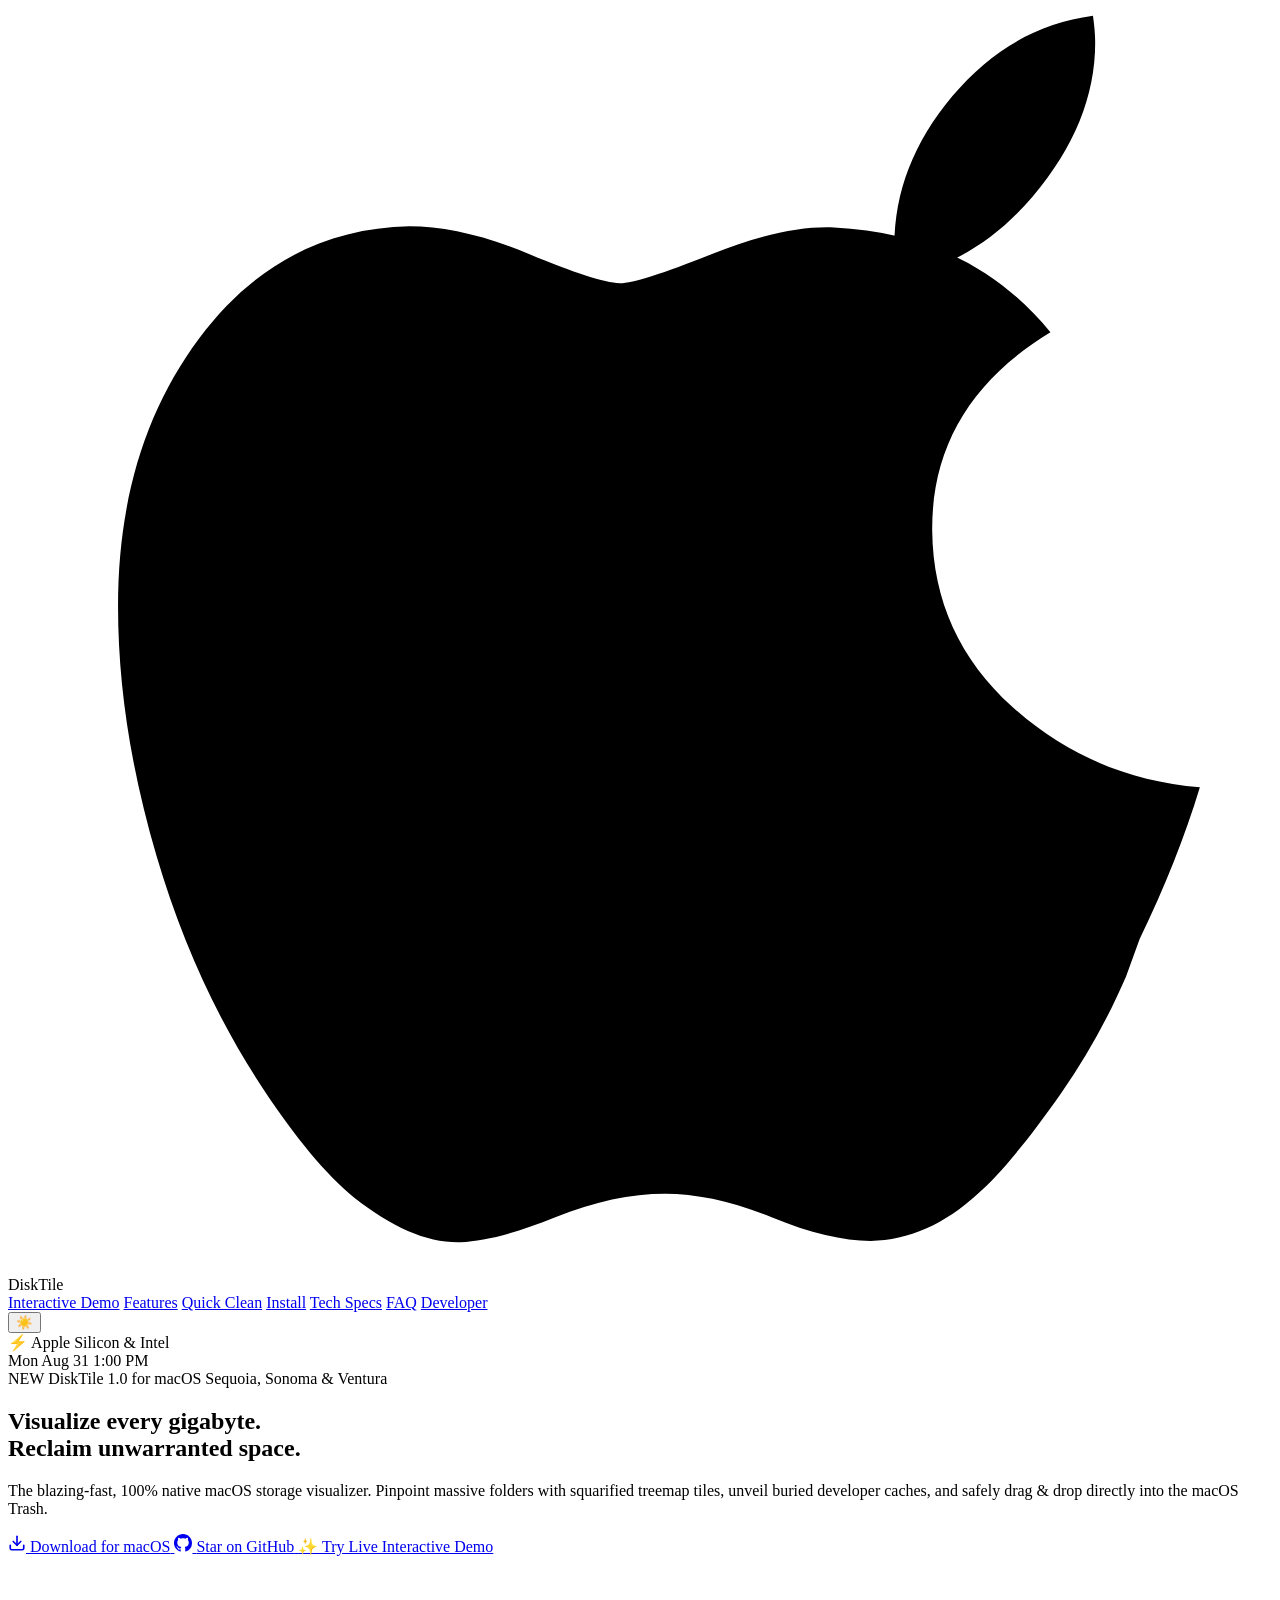
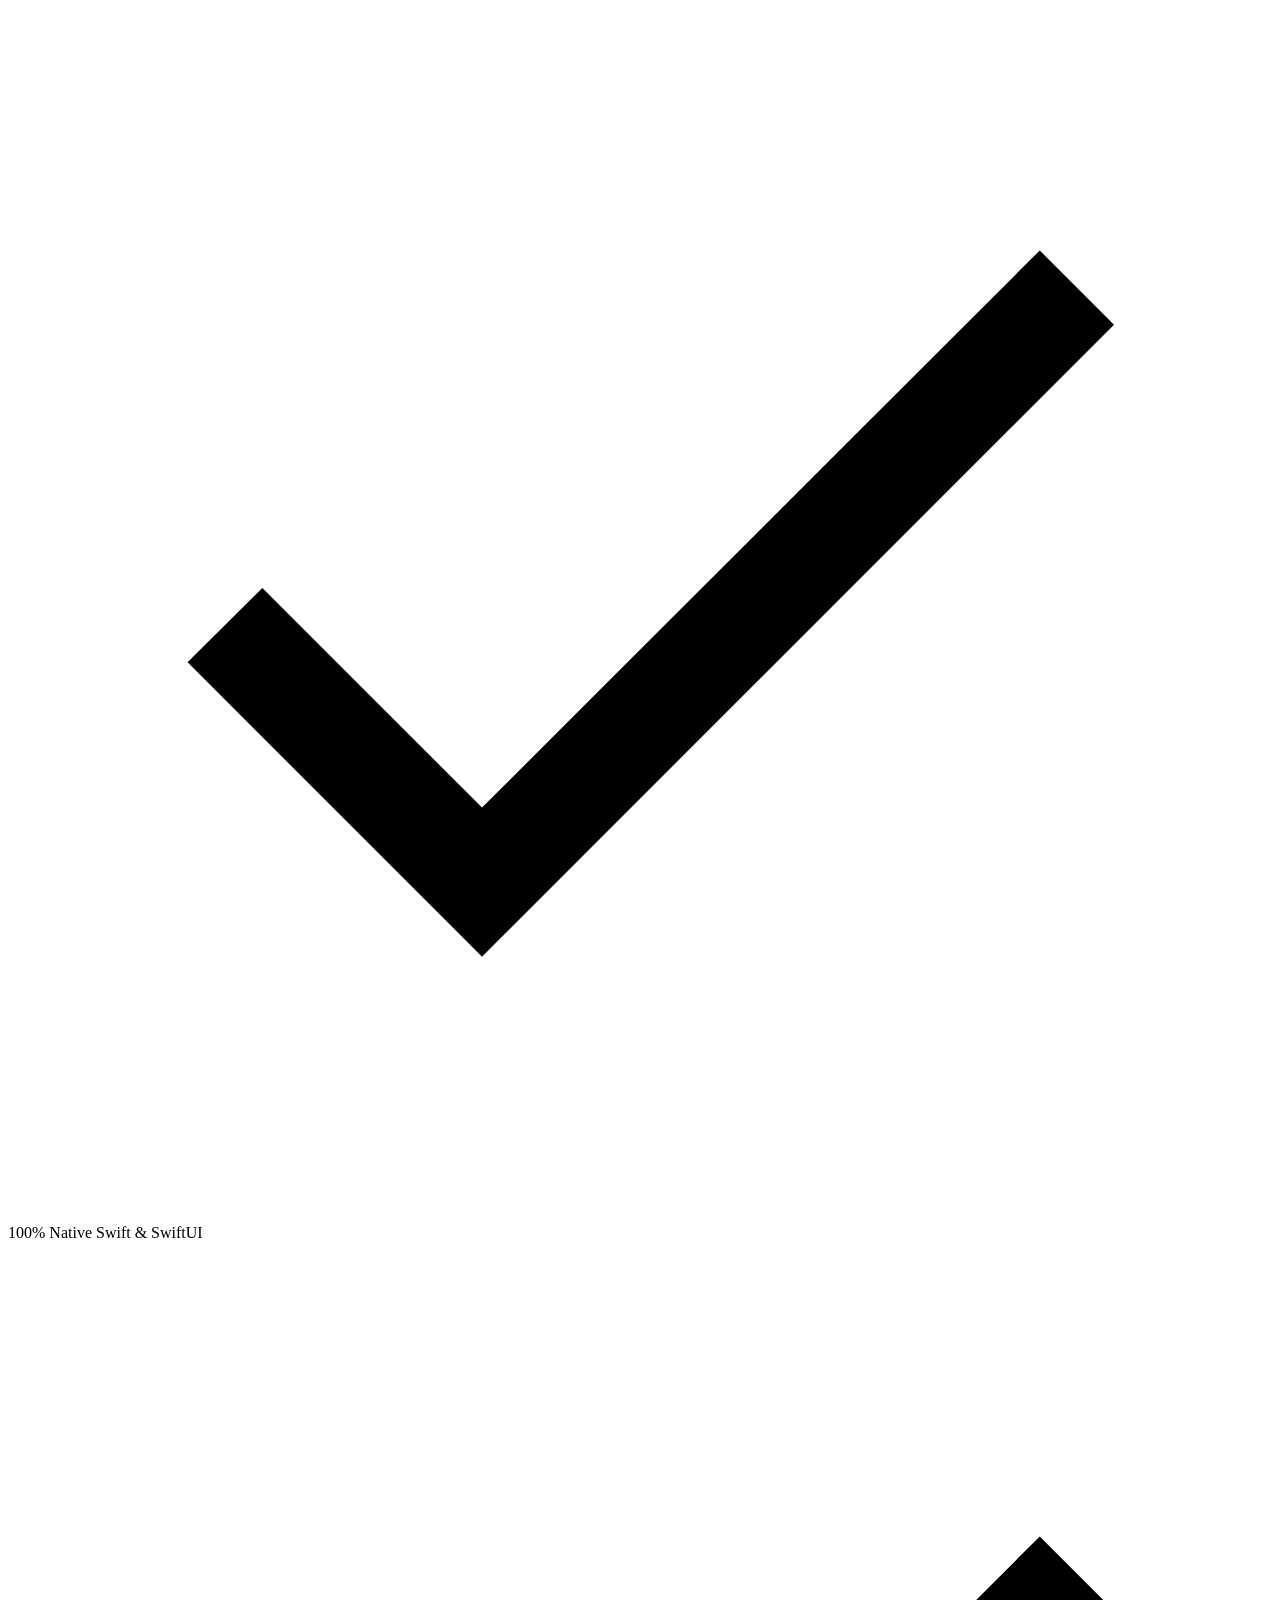
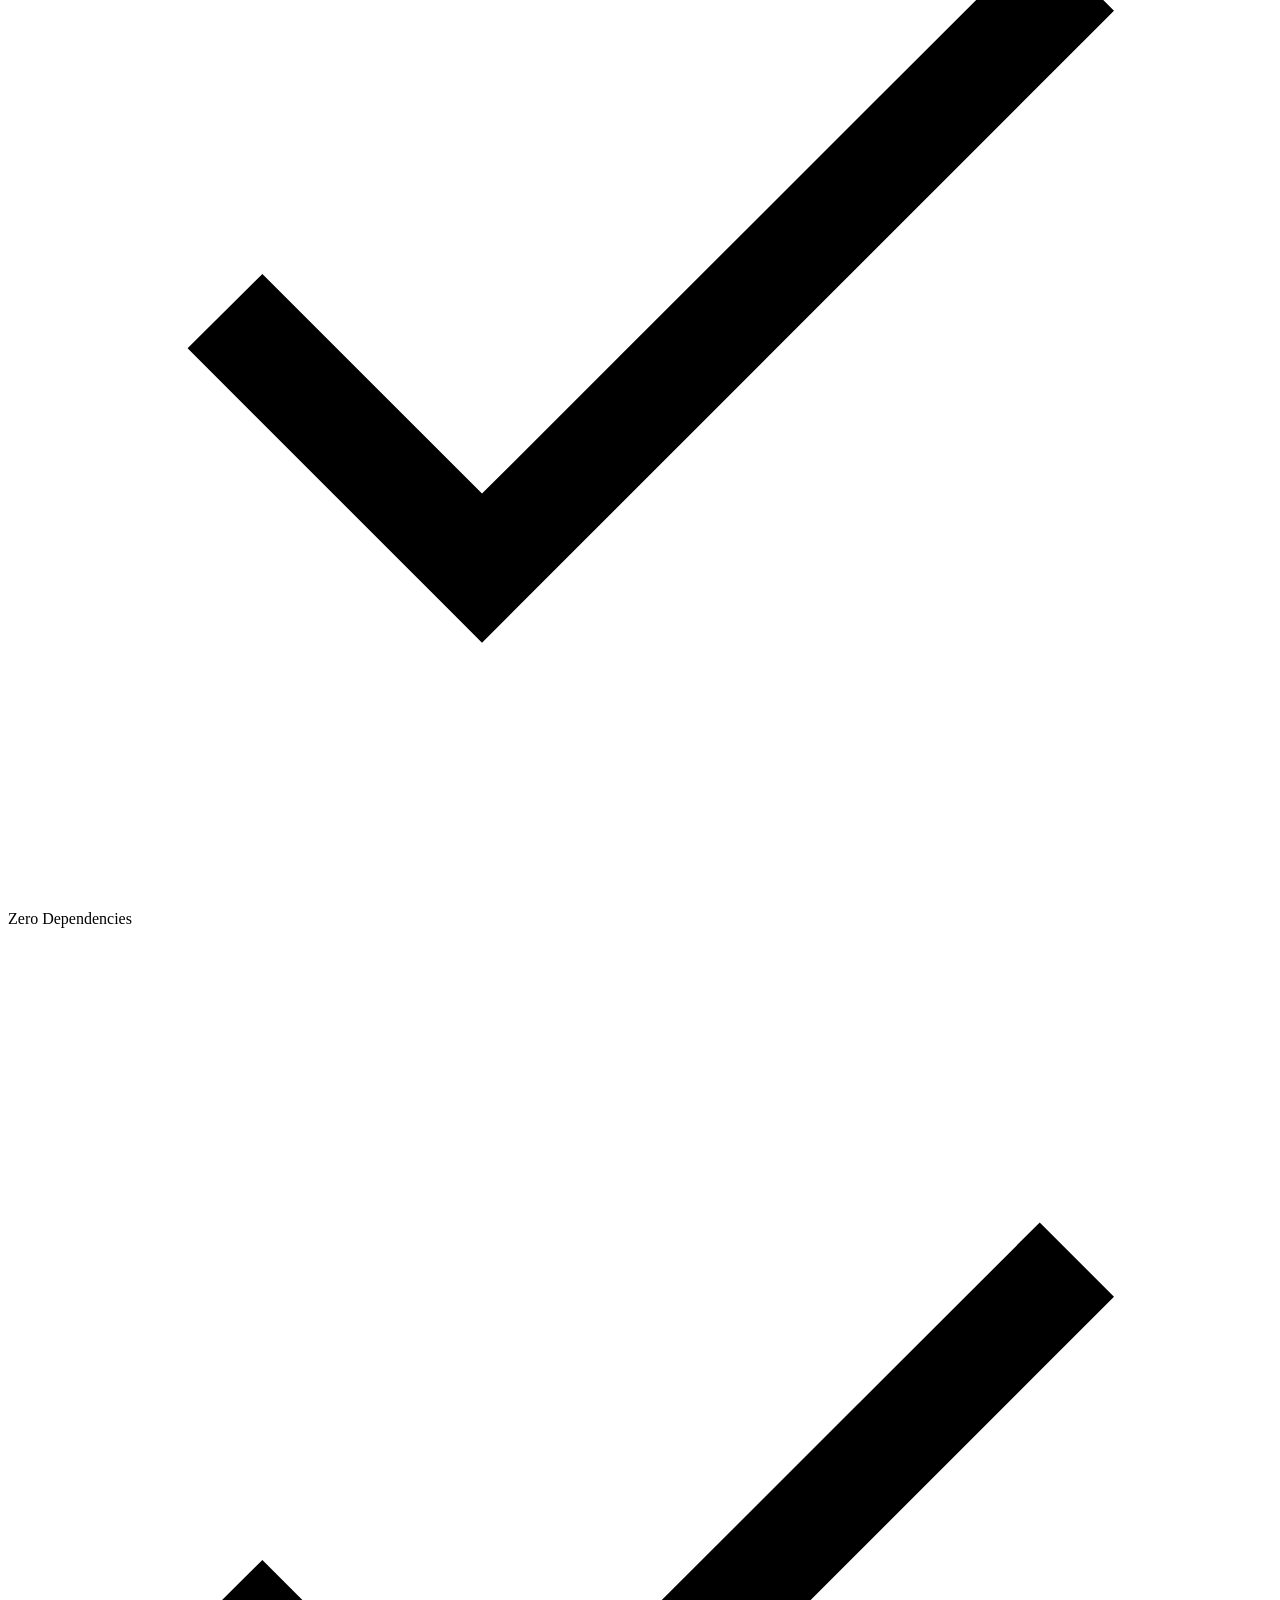
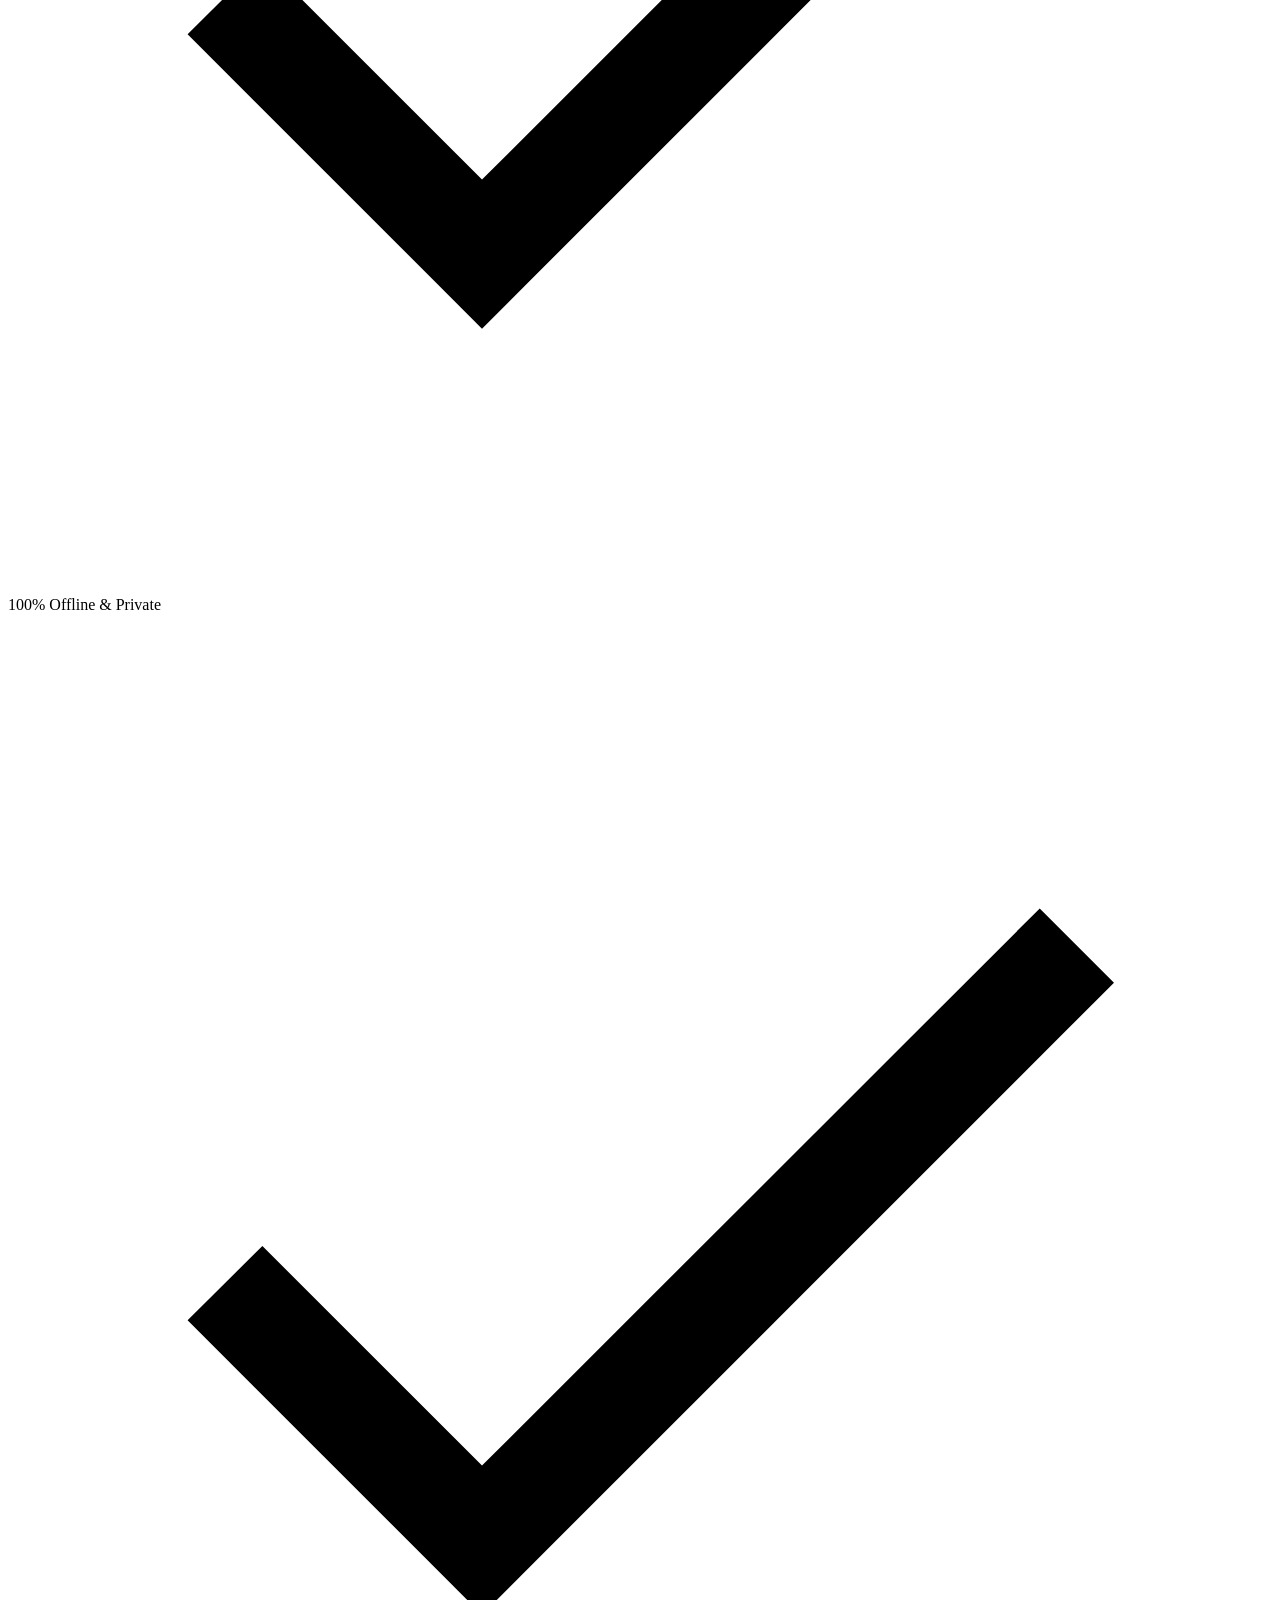
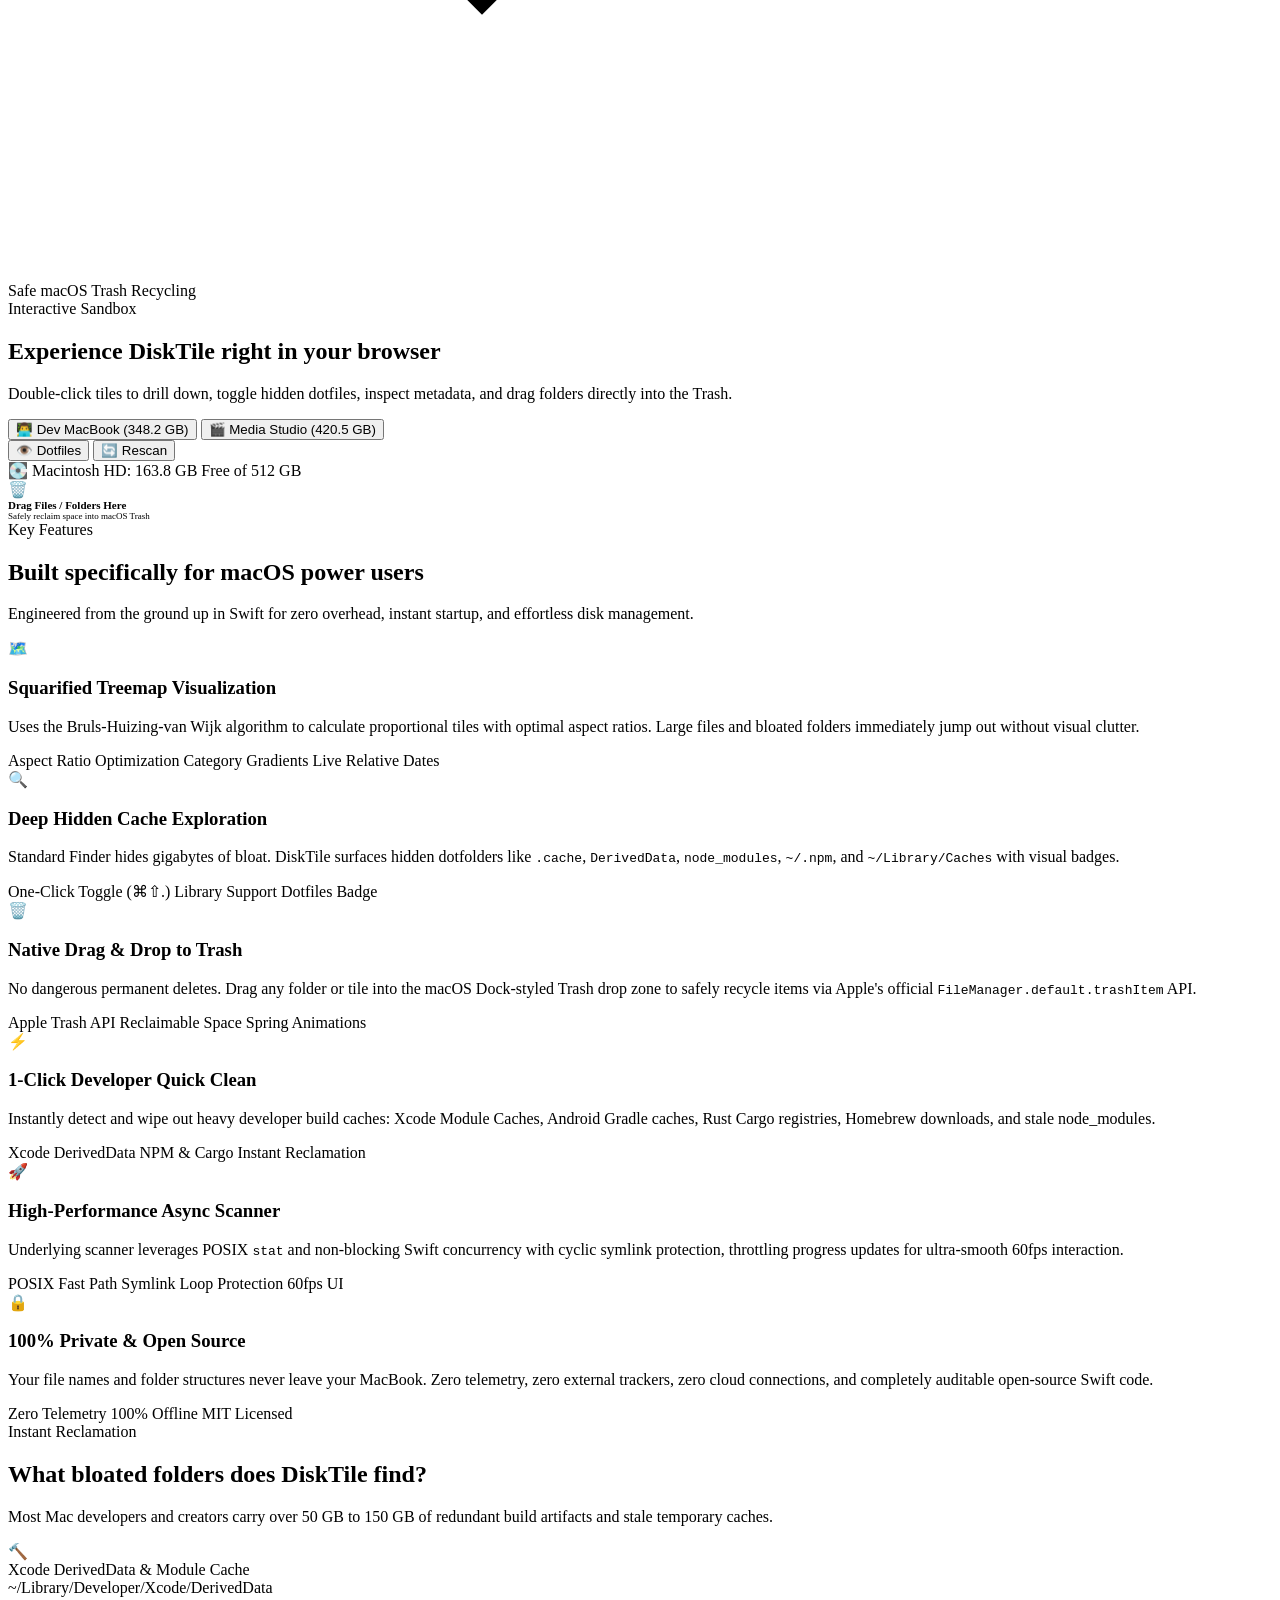
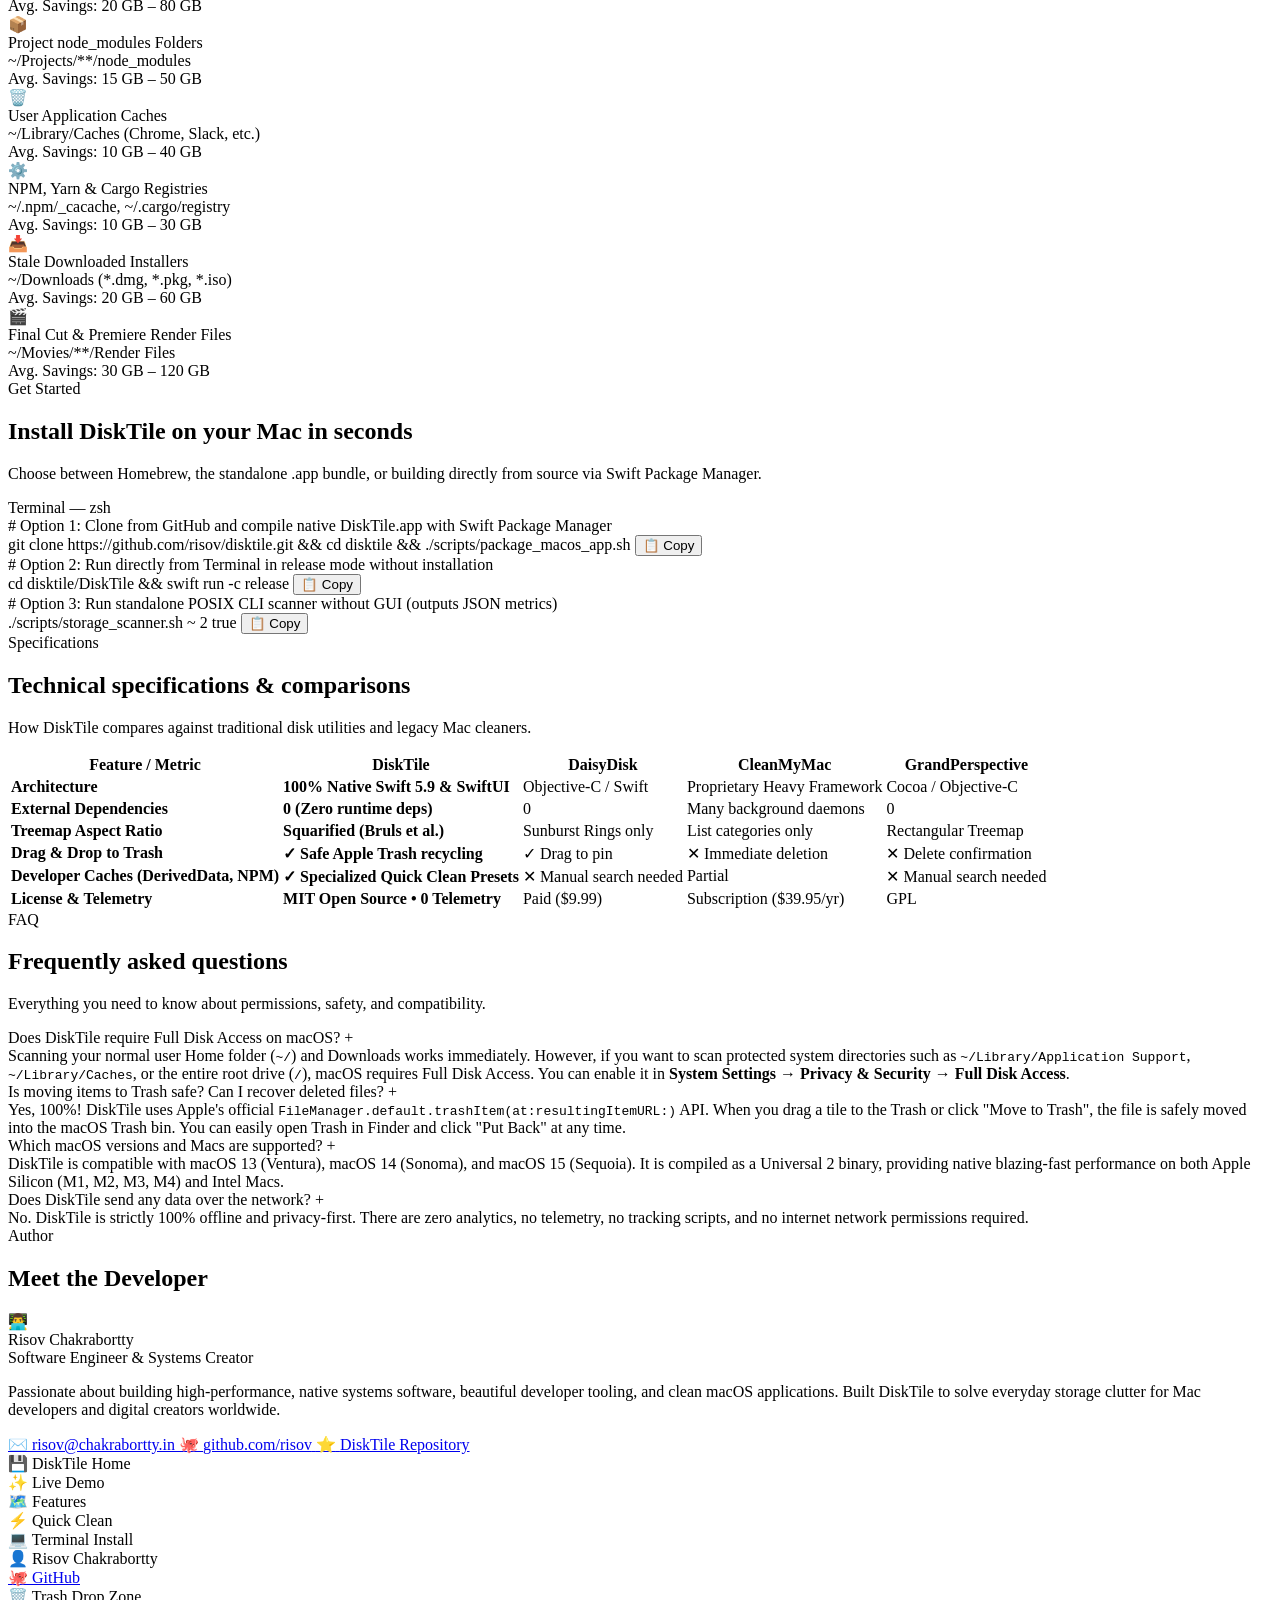
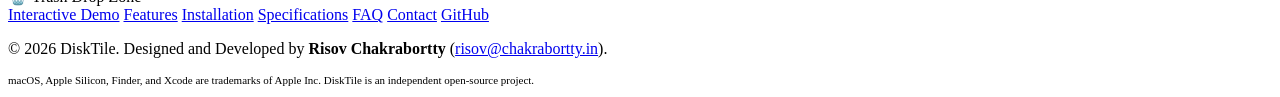
==== docs/index.html @ 32f0f444 "Update print statement from 'Hello' to 'Goodbye'" ====
<!DOCTYPE html>
<html lang="en" data-theme="dark">
<head>
  <!-- Basic Meta Tags -->
  <meta charset="UTF-8">
  <meta name="viewport" content="width=device-width, initial-scale=1.0, maximum-scale=5.0">
  <title>DiskTile — Native macOS Storage Visualizer & Space Reclaim Tool</title>
  <meta name="description" content="DiskTile is a lightning-fast, native macOS storage visualizer. Spot disk hogs with squarified treemap tiles, uncover hidden developer caches, and safely drag & drop to Trash. Built with 100% Swift & SwiftUI.">
  <meta name="keywords" content="DiskTile, macOS storage visualizer, mac disk space analyzer, disk cleaner mac, treemap storage mac, Xcode DerivedData cleaner, node_modules cleaner, macbook storage, swiftui mac app, mac disk reclamation, Risov Chakrabortty">
  <meta name="author" content="Risov Chakrabortty">
  <meta name="robots" content="index, follow">
  <meta name="theme-color" content="#0d0e12">

  <!-- Canonical URL -->
  <link rel="canonical" href="https://risov.github.io/disktile/">

  <!-- Open Graph Meta Tags (Facebook, LinkedIn, Slack) -->
  <meta property="og:type" content="website">
  <meta property="og:site_name" content="DiskTile for macOS">
  <meta property="og:title" content="DiskTile — Native macOS Storage Visualizer & Cleaner">
  <meta property="og:description" content="Visualize every gigabyte with live squarified treemap tiles. Reveal hidden developer caches and drag-and-drop to Trash with native macOS speed.">
  <meta property="og:url" content="https://risov.github.io/disktile/">
  <meta property="og:image" content="https://risov.github.io/disktile/assets/images/og-preview.png">
  <meta property="og:image:width" content="1200">
  <meta property="og:image:height" content="630">
  <meta property="og:image:alt" content="DiskTile macOS App Storage Treemap Preview">

  <!-- Twitter Card Meta Tags -->
  <meta name="twitter:card" content="summary_large_image">
  <meta name="twitter:title" content="DiskTile — Native macOS Storage Visualizer">
  <meta name="twitter:description" content="Spot disk hogs instantly with squarified proportional tiles and safely reclaim storage on your Mac.">
  <meta name="twitter:image" content="https://risov.github.io/disktile/assets/images/og-preview.png">
  <meta name="twitter:creator" content="@risov">

  <!-- Apple Touch & Favicon -->
  <link rel="icon" type="image/svg+xml" href="data:image/svg+xml,<svg xmlns='http://www.w3.org/2000/svg' viewBox='0 0 100 100'><rect width='100' height='100' rx='22' fill='%230a84ff'/><path d='M25 35h50v35H25z' fill='%23ffffff' opacity='0.9'/><path d='M35 25h30v10H35z' fill='%23ffffff'/><circle cx='50' cy='52' r='8' fill='%230a84ff'/></svg>">

  <!-- Stylesheet -->
  <link rel="stylesheet" href="assets/css/style.css">

  <!-- Structured Data / JSON-LD (Schema.org for SEO) -->
  <script type="application/ld+json">
  {
    "@context": "https://schema.org",
    "@graph": [
      {
        "@type": "SoftwareApplication",
        "name": "DiskTile",
        "operatingSystem": "macOS 13.0, macOS 14.0, macOS 15.0+",
        "applicationCategory": "UtilitiesApplication",
        "applicationSubCategory": "Disk Space Analyzer",
        "downloadUrl": "https://github.com/risov/disktile/releases",
        "softwareVersion": "1.0.0",
        "offers": {
          "@type": "Offer",
          "price": "0",
          "priceCurrency": "USD"
        },
        "description": "Lightning-fast, native macOS storage visualizer and space reclamation application featuring squarified treemap tiles, deep hidden cache exploration, and interactive Drag & Drop to Trash.",
        "author": {
          "@type": "Person",
          "name": "Risov Chakrabortty",
          "email": "risov@chakrabortty.in",
          "url": "https://chakrabortty.in"
        }
      },
      {
        "@type": "WebSite",
        "name": "DiskTile — Mac Storage Visualizer",
        "url": "https://risov.github.io/disktile/",
        "author": {
          "@type": "Person",
          "name": "Risov Chakrabortty"
        }
      }
    ]
  }
  </script>
</head>
<body>

  <!-- =========================================================================
       macOS Top Menu Bar (Global Navigation & Live Clock)
       ========================================================================= -->
  <header class="macos-menubar" role="banner">
    <div class="menubar-left">
      <div class="apple-logo-btn" title="About DiskTile">
        <svg viewBox="0 0 170 170">
          <path d="M150.37 130.25c-2.45 5.66-5.35 10.87-8.71 15.66-4.58 6.53-8.33 11.05-11.22 13.56-4.48 4.12-9.28 6.23-14.42 6.35-3.69 0-8.14-1.05-13.32-3.18-5.19-2.12-9.97-3.17-14.34-3.17-4.58 0-9.49 1.05-14.75 3.17-5.26 2.13-9.5 3.24-12.74 3.35-4.35.13-9.16-1.9-14.42-6.08-3.7-3.08-7.7-7.86-12.01-14.36-6.19-9.3-11.01-19.8-14.46-31.5-3.45-11.7-5.18-22.9-5.18-33.6 0-14.28 3.65-26.3 10.95-36.06 7.3-9.76 16.7-14.77 28.2-15.03 4.8 0 10.2 1.25 16.2 3.75 6 2.5 10.05 3.8 12.15 3.9 1.7 0 5.8-1.3 12.3-3.9 6.5-2.6 12-3.8 16.5-3.6 12.2.6 21.9 5.3 29.1 14.1-10.7 6.5-16 15.4-15.9 26.7.1 9.4 3.7 17.3 10.8 23.7 7.1 6.4 15.5 10 25.2 10.8-2 6.6-4.7 13.4-8.1 20.4zM119.22 31.95c0-7.2 2.6-13.9 7.8-20.1 5.2-6.2 11.5-9.8 18.9-10.8.2 1.4.3 2.6.3 3.6 0 7.2-2.8 14.1-8.4 20.7-5.6 6.6-12.3 10.3-20.1 11.1-.3-1.5-.5-3-.5-4.5z"/>
        </svg>
      </div>
      <span class="menubar-app-title">DiskTile</span>
      <nav class="menubar-nav-links" aria-label="Main Navigation">
        <a href="#showcase" class="menubar-item">Interactive Demo</a>
        <a href="#features" class="menubar-item">Features</a>
        <a href="#quick-clean" class="menubar-item">Quick Clean</a>
        <a href="#install" class="menubar-item">Install</a>
        <a href="#specs" class="menubar-item">Tech Specs</a>
        <a href="#faq" class="menubar-item">FAQ</a>
        <a href="#developer" class="menubar-item">Developer</a>
      </nav>
    </div>

    <div class="menubar-right">
      <button class="theme-toggle-btn" id="themeToggleBtn" aria-label="Toggle Theme Appearance">☀️</button>
      <div class="menubar-status-item" title="Universal Binary">
        <span>⚡ Apple Silicon & Intel</span>
      </div>
      <div class="menubar-status-item" id="menubarClock">Mon Aug 31 1:00 PM</div>
    </div>
  </header>

  <!-- =========================================================================
       Main Content Container
       ========================================================================= -->
  <main class="main-wrapper" id="main-content">

    <!-- =======================================================================
         Hero Section
         ======================================================================= -->
    <section class="hero-section" aria-labelledby="hero-title">
      <div class="hero-pill">
        <span class="hero-pill-badge">NEW</span>
        <span>DiskTile 1.0 for macOS Sequoia, Sonoma & Ventura</span>
      </div>

      <h1 class="hero-headline" id="hero-title">
        Visualize every gigabyte.<br>Reclaim unwarranted space.
      </h1>

      <p class="hero-description">
        The blazing-fast, 100% native macOS storage visualizer. Pinpoint massive folders with squarified treemap tiles, unveil buried developer caches, and safely drag & drop directly into the macOS Trash.
      </p>

      <div class="hero-cta-group">
        <a href="#install" class="btn-primary" id="heroDownloadBtn">
          <svg width="18" height="18" viewBox="0 0 24 24" fill="none" stroke="currentColor" stroke-width="2.2" stroke-linecap="round" stroke-linejoin="round">
            <path d="M21 15v4a2 2 0 0 1-2 2H5a2 2 0 0 1-2-2v-4"></path>
            <polyline points="7 10 12 15 17 10"></polyline>
            <line x1="12" y1="15" x2="12" y2="3"></line>
          </svg>
          <span>Download for macOS</span>
        </a>

        <a href="https://github.com/risov/disktile" target="_blank" rel="noopener noreferrer" class="btn-secondary" id="heroGithubBtn">
          <svg width="18" height="18" viewBox="0 0 24 24" fill="currentColor">
            <path d="M12 0C5.37 0 0 5.37 0 12c0 5.31 3.435 9.795 8.205 11.385.6.105.825-.255.825-.57 0-.285-.015-1.23-.015-2.235-3.015.555-3.795-.735-4.035-1.41-.135-.345-.72-1.41-1.23-1.695-.42-.225-1.02-.78-.015-.795.945-.015 1.62.87 1.845 1.23 1.08 1.815 2.805 1.305 3.495.99.105-.78.42-1.305.765-1.605-2.67-.3-5.46-1.335-5.46-5.925 0-1.305.465-2.385 1.23-3.225-.12-.3-.54-1.53.12-3.18 0 0 1.005-.315 3.3 1.23.96-.27 1.98-.405 3-.405s2.04.135 3 .405c2.295-1.56 3.3-1.23 3.3-1.23.66 1.65.24 2.88.12 3.18.765.84 1.23 1.905 1.23 3.225 0 4.605-2.805 5.625-5.475 5.925.435.375.81 1.095.81 2.22 0 1.605-.015 2.895-.015 3.3 0 .315.225.69.825.57A12.02 12.02 0 0024 12c0-6.63-5.37-12-12-12z"/>
          </svg>
          <span>Star on GitHub</span>
        </a>

        <a href="#showcase" class="btn-secondary">
          <span>✨ Try Live Interactive Demo</span>
        </a>
      </div>

      <div class="hero-spec-pills">
        <div class="hero-spec-item">
          <svg viewBox="0 0 24 24"><path d="M9 16.17L4.83 12l-1.42 1.41L9 19 21 7l-1.41-1.41z"/></svg>
          <span>100% Native Swift & SwiftUI</span>
        </div>
        <div class="hero-spec-item">
          <svg viewBox="0 0 24 24"><path d="M9 16.17L4.83 12l-1.42 1.41L9 19 21 7l-1.41-1.41z"/></svg>
          <span>Zero Dependencies</span>
        </div>
        <div class="hero-spec-item">
          <svg viewBox="0 0 24 24"><path d="M9 16.17L4.83 12l-1.42 1.41L9 19 21 7l-1.41-1.41z"/></svg>
          <span>100% Offline & Private</span>
        </div>
        <div class="hero-spec-item">
          <svg viewBox="0 0 24 24"><path d="M9 16.17L4.83 12l-1.42 1.41L9 19 21 7l-1.41-1.41z"/></svg>
          <span>Safe macOS Trash Recycling</span>
        </div>
      </div>
    </section>

    <!-- =======================================================================
         Interactive Showcase (Live macOS App Sandbox)
         ======================================================================= -->
    <section class="showcase-container section-spacing" id="showcase" aria-labelledby="showcase-heading">
      <div class="section-header">
        <span class="section-tag">Interactive Sandbox</span>
        <h2 class="section-title" id="showcase-heading">Experience DiskTile right in your browser</h2>
        <p class="section-subtitle">
          Double-click tiles to drill down, toggle hidden dotfiles, inspect metadata, and drag folders directly into the Trash.
        </p>
      </div>

      <!-- Embedded macOS App Window Mockup -->
      <div class="showcase-window">
        <!-- Titlebar -->
        <div class="showcase-titlebar">
          <div class="showcase-traffic-lights">
            <span class="showcase-dot dot-red"></span>
            <span class="showcase-dot dot-yellow"></span>
            <span class="showcase-dot dot-green"></span>
          </div>

          <div class="showcase-segmented">
            <button class="showcase-tab active" data-preset="developer">👨‍💻 Dev MacBook (348.2 GB)</button>
            <button class="showcase-tab" data-preset="media">🎬 Media Studio (420.5 GB)</button>
          </div>

          <div class="showcase-tools">
            <button class="tool-btn active" id="showcaseHiddenBtn" title="Toggle Hidden Files">
              <span>👁️ Dotfiles</span>
            </button>
            <button class="tool-btn" id="showcaseRescanBtn" title="Rescan Target">
              <span>🔄 Rescan</span>
            </button>
          </div>
        </div>

        <!-- Breadcrumb Path Bar -->
        <div class="showcase-breadcrumbs" id="showcaseBreadcrumbs">
          <!-- Dynamic Breadcrumbs -->
        </div>

        <!-- App Body (Treemap Canvas + Inspector) -->
        <div class="showcase-body">
          <div class="showcase-treemap-canvas" id="showcaseCanvas">
            <!-- Dynamic Treemap Tiles -->
          </div>

          <div class="showcase-inspector" id="showcaseInspector">
            <!-- Dynamic Inspector Details -->
          </div>
        </div>

        <!-- App Statusbar with Trash Target -->
        <div class="showcase-statusbar">
          <div class="storage-gauge-cluster">
            <span>💽</span>
            <span>Macintosh HD: 163.8 GB Free of 512 GB</span>
            <div class="storage-mini-meter">
              <div class="storage-mini-fill"></div>
            </div>
          </div>

          <!-- Drag and Drop Trash Target -->
          <div class="trash-drop-target" id="showcaseTrashZone" title="Drag any tile here to simulate moving to Trash">
            <span class="trash-icon-pill">🗑️</span>
            <div>
              <div style="font-size:11px;font-weight:600;">Drag Files / Folders Here</div>
              <div style="font-size:9px;color:var(--text-secondary);">Safely reclaim space into macOS Trash</div>
            </div>
          </div>
        </div>
      </div>
    </section>

    <!-- =======================================================================
         Core Features Grid
         ======================================================================= -->
    <section class="section-spacing" id="features" aria-labelledby="features-heading">
      <div class="section-header">
        <span class="section-tag">Key Features</span>
        <h2 class="section-title" id="features-heading">Built specifically for macOS power users</h2>
        <p class="section-subtitle">
          Engineered from the ground up in Swift for zero overhead, instant startup, and effortless disk management.
        </p>
      </div>

      <div class="features-grid">
        <!-- Feature 1 -->
        <article class="feature-card">
          <div class="feature-icon-wrapper" style="color:var(--accent-orange);">🗺️</div>
          <h3 class="feature-card-title">Squarified Treemap Visualization</h3>
          <p class="feature-card-desc">
            Uses the Bruls-Huizing-van Wijk algorithm to calculate proportional tiles with optimal aspect ratios. Large files and bloated folders immediately jump out without visual clutter.
          </p>
          <div class="feature-pill-list">
            <span class="feature-mini-pill">Aspect Ratio Optimization</span>
            <span class="feature-mini-pill">Category Gradients</span>
            <span class="feature-mini-pill">Live Relative Dates</span>
          </div>
        </article>

        <!-- Feature 2 -->
        <article class="feature-card">
          <div class="feature-icon-wrapper" style="color:var(--accent-teal);">🔍</div>
          <h3 class="feature-card-title">Deep Hidden Cache Exploration</h3>
          <p class="feature-card-desc">
            Standard Finder hides gigabytes of bloat. DiskTile surfaces hidden dotfolders like <code>.cache</code>, <code>DerivedData</code>, <code>node_modules</code>, <code>~/.npm</code>, and <code>~/Library/Caches</code> with visual badges.
          </p>
          <div class="feature-pill-list">
            <span class="feature-mini-pill">One-Click Toggle (⌘⇧.)</span>
            <span class="feature-mini-pill">Library Support</span>
            <span class="feature-mini-pill">Dotfiles Badge</span>
          </div>
        </article>

        <!-- Feature 3 -->
        <article class="feature-card">
          <div class="feature-icon-wrapper" style="color:var(--accent-red);">🗑️</div>
          <h3 class="feature-card-title">Native Drag & Drop to Trash</h3>
          <p class="feature-card-desc">
            No dangerous permanent deletes. Drag any folder or tile into the macOS Dock-styled Trash drop zone to safely recycle items via Apple's official <code>FileManager.default.trashItem</code> API.
          </p>
          <div class="feature-pill-list">
            <span class="feature-mini-pill">Apple Trash API</span>
            <span class="feature-mini-pill">Reclaimable Space</span>
            <span class="feature-mini-pill">Spring Animations</span>
          </div>
        </article>

        <!-- Feature 4 -->
        <article class="feature-card">
          <div class="feature-icon-wrapper" style="color:var(--accent-green);">⚡</div>
          <h3 class="feature-card-title">1-Click Developer Quick Clean</h3>
          <p class="feature-card-desc">
            Instantly detect and wipe out heavy developer build caches: Xcode Module Caches, Android Gradle caches, Rust Cargo registries, Homebrew downloads, and stale node_modules.
          </p>
          <div class="feature-pill-list">
            <span class="feature-mini-pill">Xcode DerivedData</span>
            <span class="feature-mini-pill">NPM & Cargo</span>
            <span class="feature-mini-pill">Instant Reclamation</span>
          </div>
        </article>

        <!-- Feature 5 -->
        <article class="feature-card">
          <div class="feature-icon-wrapper" style="color:var(--accent-blue);">🚀</div>
          <h3 class="feature-card-title">High-Performance Async Scanner</h3>
          <p class="feature-card-desc">
            Underlying scanner leverages POSIX <code>stat</code> and non-blocking Swift concurrency with cyclic symlink protection, throttling progress updates for ultra-smooth 60fps interaction.
          </p>
          <div class="feature-pill-list">
            <span class="feature-mini-pill">POSIX Fast Path</span>
            <span class="feature-mini-pill">Symlink Loop Protection</span>
            <span class="feature-mini-pill">60fps UI</span>
          </div>
        </article>

        <!-- Feature 6 -->
        <article class="feature-card">
          <div class="feature-icon-wrapper" style="color:var(--accent-purple);">🔒</div>
          <h3 class="feature-card-title">100% Private & Open Source</h3>
          <p class="feature-card-desc">
            Your file names and folder structures never leave your MacBook. Zero telemetry, zero external trackers, zero cloud connections, and completely auditable open-source Swift code.
          </p>
          <div class="feature-pill-list">
            <span class="feature-mini-pill">Zero Telemetry</span>
            <span class="feature-mini-pill">100% Offline</span>
            <span class="feature-mini-pill">MIT Licensed</span>
          </div>
        </article>
      </div>
    </section>

    <!-- =======================================================================
         Quick Clean Presets Section
         ======================================================================= -->
    <section class="section-spacing" id="quick-clean" aria-labelledby="quick-clean-heading">
      <div class="section-header">
        <span class="section-tag">Instant Reclamation</span>
        <h2 class="section-title" id="quick-clean-heading">What bloated folders does DiskTile find?</h2>
        <p class="section-subtitle">
          Most Mac developers and creators carry over 50 GB to 150 GB of redundant build artifacts and stale temporary caches.
        </p>
      </div>

      <div class="clean-presets-grid">
        <div class="clean-preset-card">
          <div class="clean-preset-icon cat-developer">🔨</div>
          <div class="clean-preset-info">
            <div class="clean-preset-name">Xcode DerivedData & Module Cache</div>
            <div class="clean-preset-path">~/Library/Developer/Xcode/DerivedData</div>
            <div class="clean-preset-savings">Avg. Savings: 20 GB – 80 GB</div>
          </div>
        </div>

        <div class="clean-preset-card">
          <div class="clean-preset-icon cat-developer">📦</div>
          <div class="clean-preset-info">
            <div class="clean-preset-name">Project node_modules Folders</div>
            <div class="clean-preset-path">~/Projects/**/node_modules</div>
            <div class="clean-preset-savings">Avg. Savings: 15 GB – 50 GB</div>
          </div>
        </div>

        <div class="clean-preset-card">
          <div class="clean-preset-icon cat-caches">🗑️</div>
          <div class="clean-preset-info">
            <div class="clean-preset-name">User Application Caches</div>
            <div class="clean-preset-path">~/Library/Caches (Chrome, Slack, etc.)</div>
            <div class="clean-preset-savings">Avg. Savings: 10 GB – 40 GB</div>
          </div>
        </div>

        <div class="clean-preset-card">
          <div class="clean-preset-icon cat-caches">⚙️</div>
          <div class="clean-preset-info">
            <div class="clean-preset-name">NPM, Yarn & Cargo Registries</div>
            <div class="clean-preset-path">~/.npm/_cacache, ~/.cargo/registry</div>
            <div class="clean-preset-savings">Avg. Savings: 10 GB – 30 GB</div>
          </div>
        </div>

        <div class="clean-preset-card">
          <div class="clean-preset-icon cat-archives">📥</div>
          <div class="clean-preset-info">
            <div class="clean-preset-name">Stale Downloaded Installers</div>
            <div class="clean-preset-path">~/Downloads (*.dmg, *.pkg, *.iso)</div>
            <div class="clean-preset-savings">Avg. Savings: 20 GB – 60 GB</div>
          </div>
        </div>

        <div class="clean-preset-card">
          <div class="clean-preset-icon cat-media">🎬</div>
          <div class="clean-preset-info">
            <div class="clean-preset-name">Final Cut & Premiere Render Files</div>
            <div class="clean-preset-path">~/Movies/**/Render Files</div>
            <div class="clean-preset-savings">Avg. Savings: 30 GB – 120 GB</div>
          </div>
        </div>
      </div>
    </section>

    <!-- =======================================================================
         Installation & Terminal Section
         ======================================================================= -->
    <section class="section-spacing" id="install" aria-labelledby="install-heading">
      <div class="section-header">
        <span class="section-tag">Get Started</span>
        <h2 class="section-title" id="install-heading">Install DiskTile on your Mac in seconds</h2>
        <p class="section-subtitle">
          Choose between Homebrew, the standalone .app bundle, or building directly from source via Swift Package Manager.
        </p>
      </div>

      <div class="install-card">
        <div class="terminal-header">
          <div class="showcase-traffic-lights">
            <span class="showcase-dot dot-red"></span>
            <span class="showcase-dot dot-yellow"></span>
            <span class="showcase-dot dot-green"></span>
          </div>
          <span class="terminal-title">Terminal — zsh</span>
          <span></span>
        </div>

        <div class="terminal-body">
          <!-- Option 1: Clone & Build via Swift PM -->
          <div>
            <div class="cmd-comment"># Option 1: Clone from GitHub and compile native DiskTile.app with Swift Package Manager</div>
            <div class="cmd-block">
              <span class="cmd-text">git clone https://github.com/risov/disktile.git && cd disktile && ./scripts/package_macos_app.sh</span>
              <button class="copy-cmd-btn" data-copy-text="git clone https://github.com/risov/disktile.git && cd disktile && ./scripts/package_macos_app.sh">
                <span>📋 Copy</span>
              </button>
            </div>
          </div>

          <!-- Option 2: Swift Run directly -->
          <div>
            <div class="cmd-comment"># Option 2: Run directly from Terminal in release mode without installation</div>
            <div class="cmd-block">
              <span class="cmd-text">cd disktile/DiskTile && swift run -c release</span>
              <button class="copy-cmd-btn" data-copy-text="cd disktile/DiskTile && swift run -c release">
                <span>📋 Copy</span>
              </button>
            </div>
          </div>

          <!-- Option 3: Standalone Shell Scanner -->
          <div>
            <div class="cmd-comment"># Option 3: Run standalone POSIX CLI scanner without GUI (outputs JSON metrics)</div>
            <div class="cmd-block">
              <span class="cmd-text">./scripts/storage_scanner.sh ~ 2 true</span>
              <button class="copy-cmd-btn" data-copy-text="./scripts/storage_scanner.sh ~ 2 true">
                <span>📋 Copy</span>
              </button>
            </div>
          </div>
        </div>
      </div>
    </section>

    <!-- =======================================================================
         Technical Specifications & Comparison Table
         ======================================================================= -->
    <section class="section-spacing" id="specs" aria-labelledby="specs-heading">
      <div class="section-header">
        <span class="section-tag">Specifications</span>
        <h2 class="section-title" id="specs-heading">Technical specifications & comparisons</h2>
        <p class="section-subtitle">
          How DiskTile compares against traditional disk utilities and legacy Mac cleaners.
        </p>
      </div>

      <div class="specs-table-wrapper">
        <table class="specs-table">
          <thead>
            <tr>
              <th>Feature / Metric</th>
              <th style="color:var(--accent-blue);">DiskTile</th>
              <th>DaisyDisk</th>
              <th>CleanMyMac</th>
              <th>GrandPerspective</th>
            </tr>
          </thead>
          <tbody>
            <tr>
              <td><strong>Architecture</strong></td>
              <td style="color:var(--accent-green);font-weight:600;">100% Native Swift 5.9 & SwiftUI</td>
              <td>Objective-C / Swift</td>
              <td>Proprietary Heavy Framework</td>
              <td>Cocoa / Objective-C</td>
            </tr>
            <tr>
              <td><strong>External Dependencies</strong></td>
              <td style="color:var(--accent-green);font-weight:600;">0 (Zero runtime deps)</td>
              <td>0</td>
              <td>Many background daemons</td>
              <td>0</td>
            </tr>
            <tr>
              <td><strong>Treemap Aspect Ratio</strong></td>
              <td style="color:var(--accent-green);font-weight:600;">Squarified (Bruls et al.)</td>
              <td>Sunburst Rings only</td>
              <td>List categories only</td>
              <td>Rectangular Treemap</td>
            </tr>
            <tr>
              <td><strong>Drag & Drop to Trash</strong></td>
              <td style="color:var(--accent-green);font-weight:600;">✓ Safe Apple Trash recycling</td>
              <td>✓ Drag to pin</td>
              <td>✕ Immediate deletion</td>
              <td>✕ Delete confirmation</td>
            </tr>
            <tr>
              <td><strong>Developer Caches (DerivedData, NPM)</strong></td>
              <td style="color:var(--accent-green);font-weight:600;">✓ Specialized Quick Clean Presets</td>
              <td>✕ Manual search needed</td>
              <td>Partial</td>
              <td>✕ Manual search needed</td>
            </tr>
            <tr>
              <td><strong>License & Telemetry</strong></td>
              <td style="color:var(--accent-green);font-weight:600;">MIT Open Source • 0 Telemetry</td>
              <td>Paid ($9.99)</td>
              <td>Subscription ($39.95/yr)</td>
              <td>GPL</td>
            </tr>
          </tbody>
        </table>
      </div>
    </section>

    <!-- =======================================================================
         Frequently Asked Questions (FAQ)
         ======================================================================= -->
    <section class="section-spacing" id="faq" aria-labelledby="faq-heading">
      <div class="section-header">
        <span class="section-tag">FAQ</span>
        <h2 class="section-title" id="faq-heading">Frequently asked questions</h2>
        <p class="section-subtitle">
          Everything you need to know about permissions, safety, and compatibility.
        </p>
      </div>

      <div class="faq-list">
        <div class="faq-item">
          <div class="faq-question">
            <span>Does DiskTile require Full Disk Access on macOS?</span>
            <span class="faq-toggle-icon">+</span>
          </div>
          <div class="faq-answer">
            Scanning your normal user Home folder (<code>~/</code>) and Downloads works immediately. However, if you want to scan protected system directories such as <code>~/Library/Application Support</code>, <code>~/Library/Caches</code>, or the entire root drive (<code>/</code>), macOS requires Full Disk Access. You can enable it in <strong>System Settings → Privacy & Security → Full Disk Access</strong>.
          </div>
        </div>

        <div class="faq-item">
          <div class="faq-question">
            <span>Is moving items to Trash safe? Can I recover deleted files?</span>
            <span class="faq-toggle-icon">+</span>
          </div>
          <div class="faq-answer">
            Yes, 100%! DiskTile uses Apple's official <code>FileManager.default.trashItem(at:resultingItemURL:)</code> API. When you drag a tile to the Trash or click "Move to Trash", the file is safely moved into the macOS Trash bin. You can easily open Trash in Finder and click "Put Back" at any time.
          </div>
        </div>

        <div class="faq-item">
          <div class="faq-question">
            <span>Which macOS versions and Macs are supported?</span>
            <span class="faq-toggle-icon">+</span>
          </div>
          <div class="faq-answer">
            DiskTile is compatible with macOS 13 (Ventura), macOS 14 (Sonoma), and macOS 15 (Sequoia). It is compiled as a Universal 2 binary, providing native blazing-fast performance on both Apple Silicon (M1, M2, M3, M4) and Intel Macs.
          </div>
        </div>

        <div class="faq-item">
          <div class="faq-question">
            <span>Does DiskTile send any data over the network?</span>
            <span class="faq-toggle-icon">+</span>
          </div>
          <div class="faq-answer">
            No. DiskTile is strictly 100% offline and privacy-first. There are zero analytics, no telemetry, no tracking scripts, and no internet network permissions required.
          </div>
        </div>
      </div>
    </section>

    <!-- =======================================================================
         Developer & Contact Profile
         ======================================================================= -->
    <section class="section-spacing" id="developer" aria-labelledby="dev-heading">
      <div class="section-header">
        <span class="section-tag">Author</span>
        <h2 class="section-title" id="dev-heading">Meet the Developer</h2>
      </div>

      <div class="developer-card">
        <div class="dev-avatar">👨‍💻</div>
        <div class="dev-details">
          <div class="dev-name">Risov Chakrabortty</div>
          <div class="dev-role">Software Engineer & Systems Creator</div>
          <p class="dev-bio">
            Passionate about building high-performance, native systems software, beautiful developer tooling, and clean macOS applications. Built DiskTile to solve everyday storage clutter for Mac developers and digital creators worldwide.
          </p>
          <div class="dev-contacts">
            <a href="mailto:risov@chakrabortty.in" class="dev-link-pill">
              <span>✉️</span>
              <span>risov@chakrabortty.in</span>
            </a>
            <a href="https://github.com/risov" target="_blank" rel="noopener noreferrer" class="dev-link-pill">
              <span>🐙</span>
              <span>github.com/risov</span>
            </a>
            <a href="https://github.com/risov/disktile" target="_blank" rel="noopener noreferrer" class="dev-link-pill">
              <span>⭐</span>
              <span>DiskTile Repository</span>
            </a>
          </div>
        </div>
      </div>
    </section>

  </main>

  <!-- =========================================================================
       Floating macOS Dock (Interactive Bottom Bar)
       ========================================================================= -->
  <div class="macos-dock-container" role="navigation" aria-label="macOS Dock Navigation">
    <div class="macos-dock">
      <div class="dock-item" data-target="hero-title" title="Home">
        <span>💾</span>
        <span class="dock-item-tooltip">DiskTile Home</span>
      </div>
      <div class="dock-item" data-target="showcase" title="Interactive Demo">
        <span>✨</span>
        <span class="dock-item-tooltip">Live Demo</span>
      </div>
      <div class="dock-item" data-target="features" title="Features">
        <span>🗺️</span>
        <span class="dock-item-tooltip">Features</span>
      </div>
      <div class="dock-item" data-target="quick-clean" title="Quick Clean">
        <span>⚡</span>
        <span class="dock-item-tooltip">Quick Clean</span>
      </div>
      <div class="dock-item" data-target="install" title="Install Terminal">
        <span>💻</span>
        <span class="dock-item-tooltip">Terminal Install</span>
      </div>
      <div class="dock-sep"></div>
      <div class="dock-item" data-target="developer" title="Developer Contact">
        <span>👤</span>
        <span class="dock-item-tooltip">Risov Chakrabortty</span>
      </div>
      <a href="https://github.com/risov/disktile" target="_blank" rel="noopener noreferrer" class="dock-item" title="GitHub Repository">
        <span>🐙</span>
        <span class="dock-item-tooltip">GitHub</span>
      </a>
      <div class="dock-item" data-target="showcase" title="Trash Can">
        <span>🗑️</span>
        <span class="dock-item-tooltip">Trash Drop Zone</span>
      </div>
    </div>
  </div>

  <!-- =========================================================================
       Site Footer
       ========================================================================= -->
  <footer class="site-footer">
    <div class="footer-links">
      <a href="#showcase" class="footer-link">Interactive Demo</a>
      <a href="#features" class="footer-link">Features</a>
      <a href="#install" class="footer-link">Installation</a>
      <a href="#specs" class="footer-link">Specifications</a>
      <a href="#faq" class="footer-link">FAQ</a>
      <a href="mailto:risov@chakrabortty.in" class="footer-link">Contact</a>
      <a href="https://github.com/risov/disktile" target="_blank" rel="noopener noreferrer" class="footer-link">GitHub</a>
    </div>
    <p>© 2026 DiskTile. Designed and Developed by <strong>Risov Chakrabortty</strong> (<a href="mailto:risov@chakrabortty.in">risov@chakrabortty.in</a>).</p>
    <p style="margin-top:6px;font-size:11px;">macOS, Apple Silicon, Finder, and Xcode are trademarks of Apple Inc. DiskTile is an independent open-source project.</p>
  </footer>

  <!-- Scripts -->
  <script src="assets/js/main.js"></script>
</body>
</html>
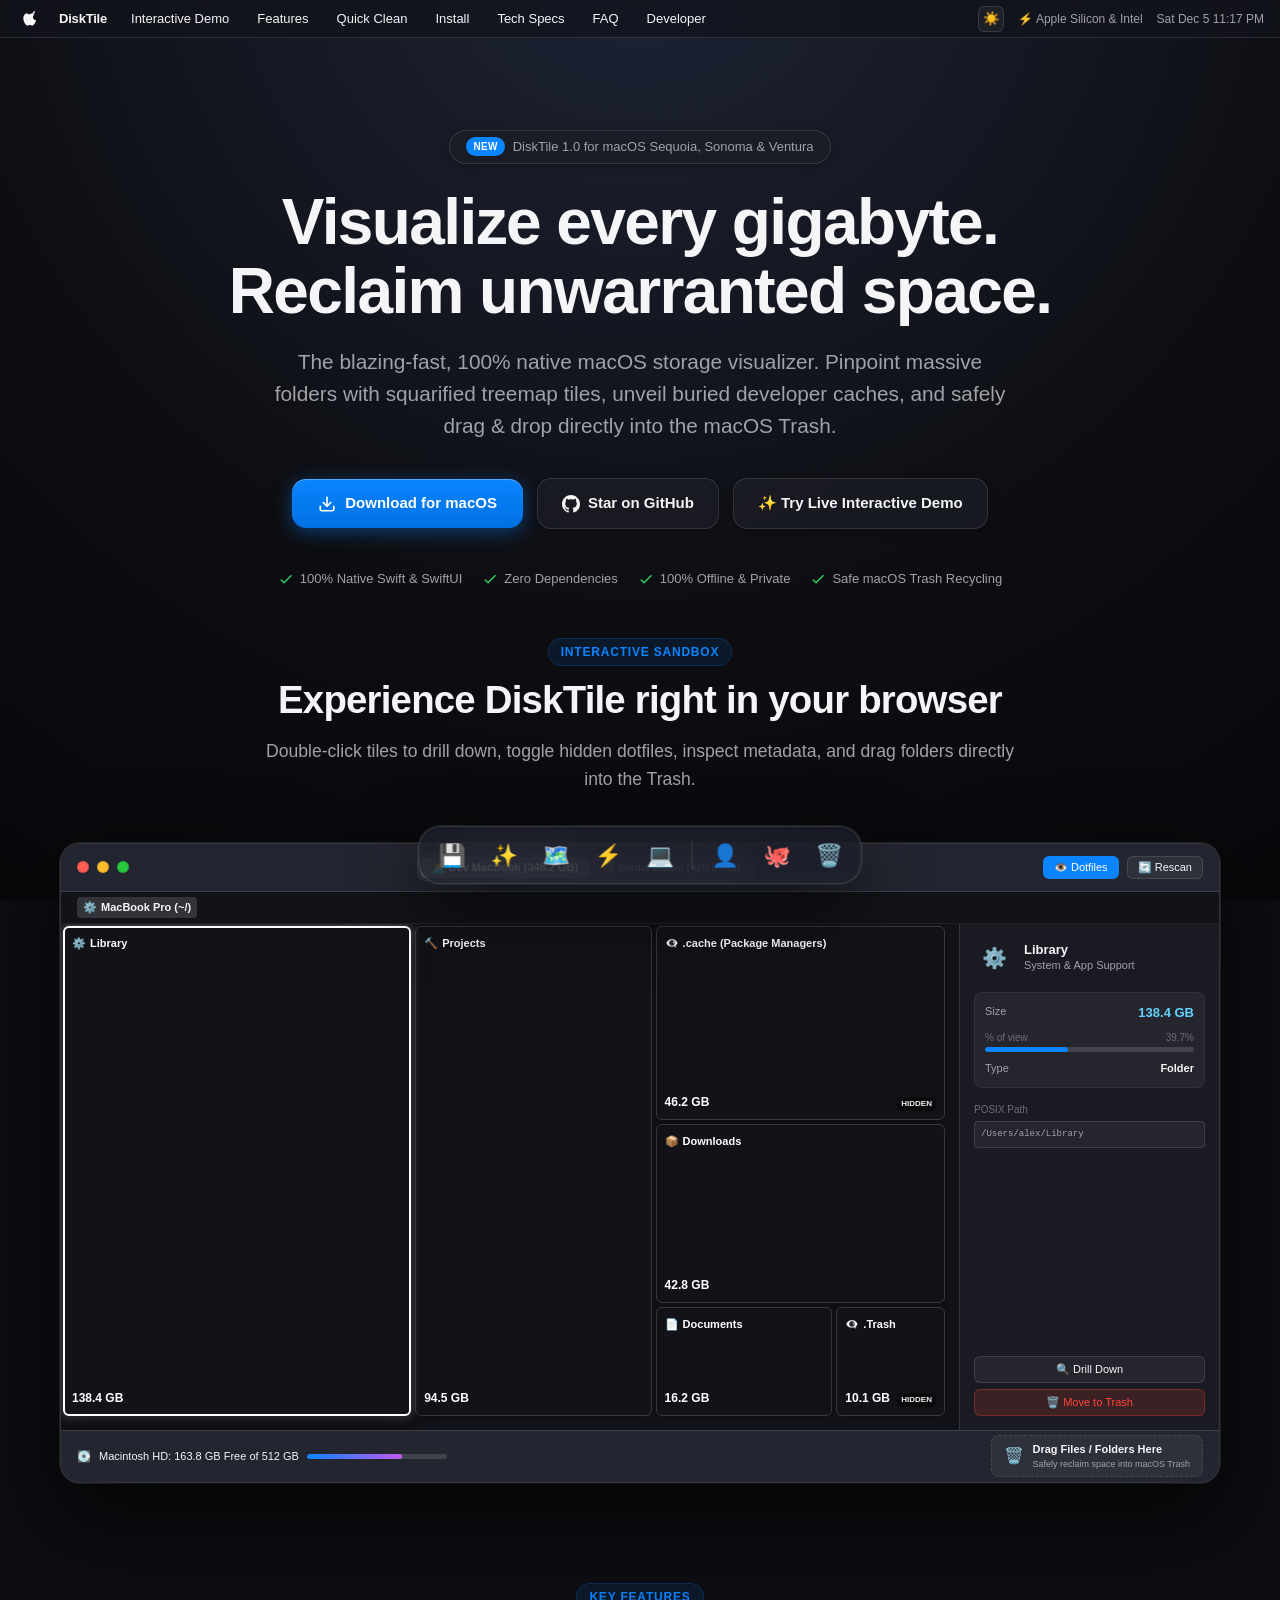
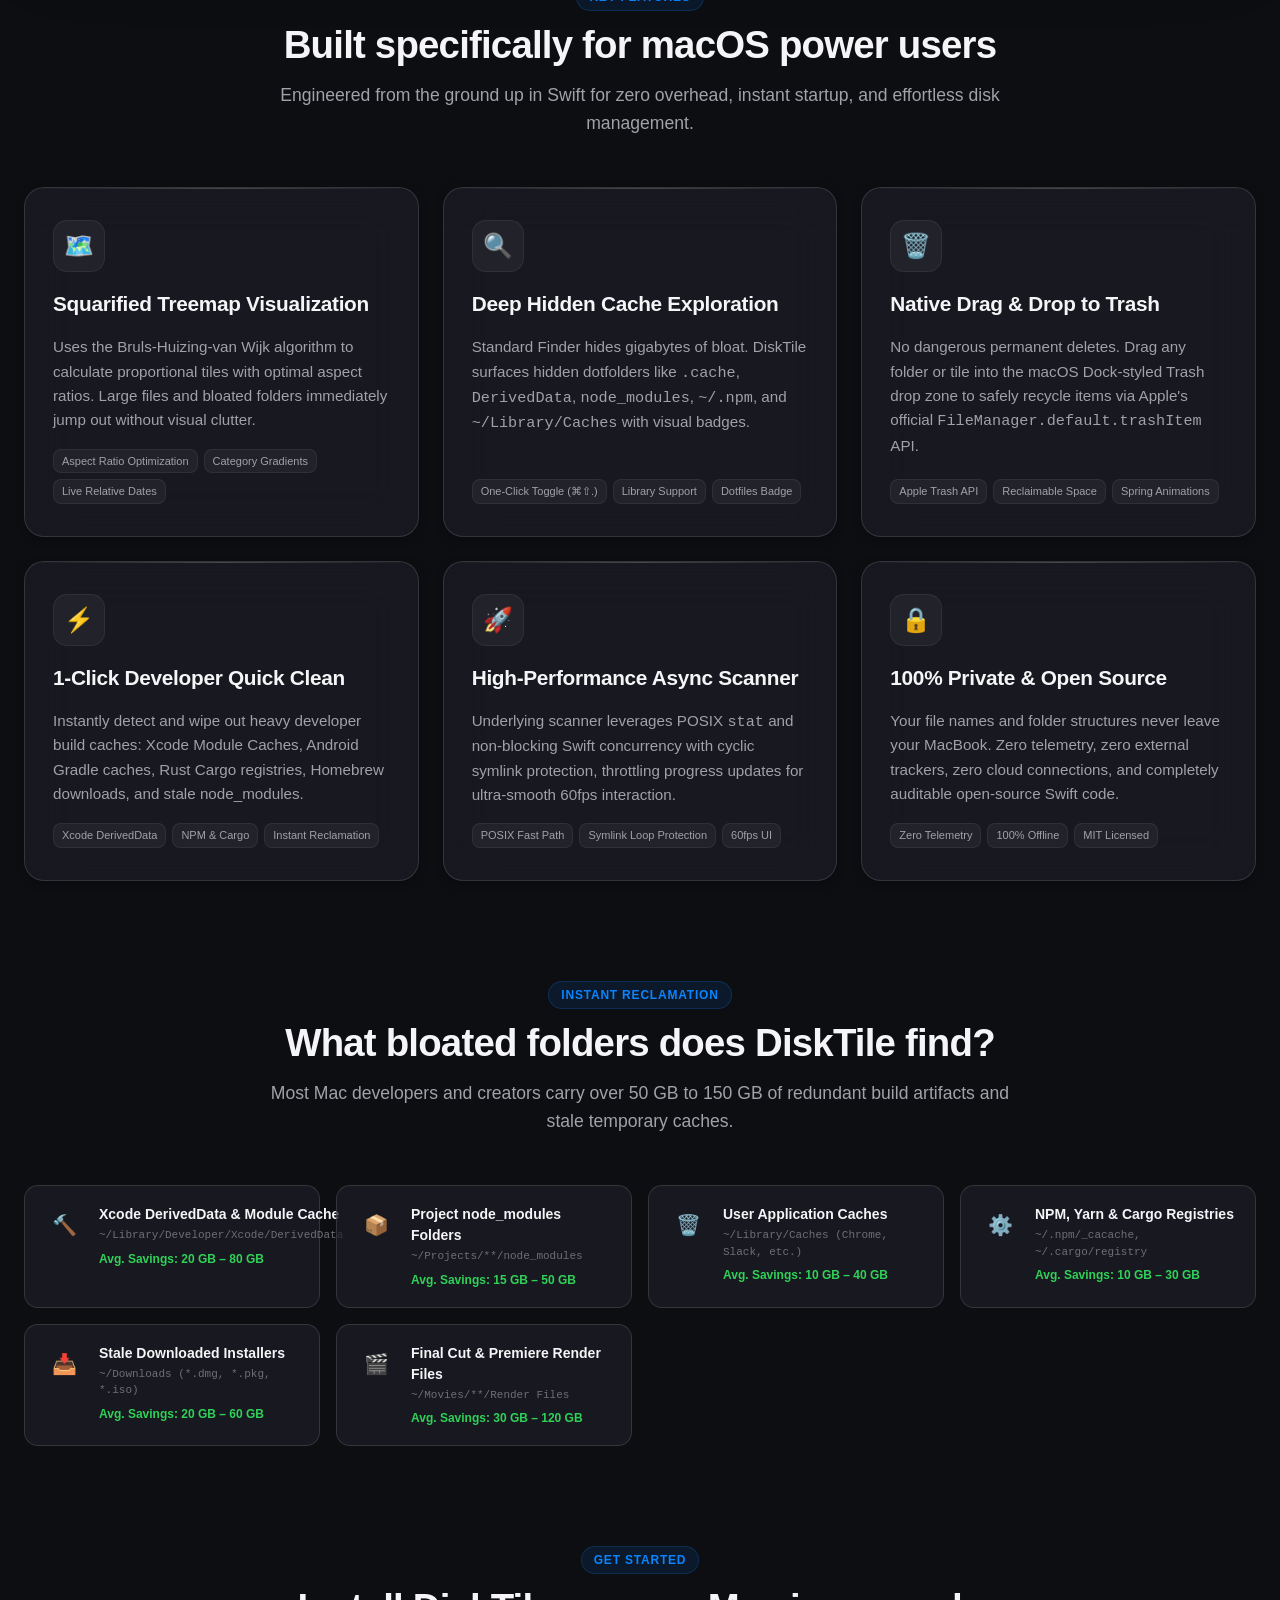
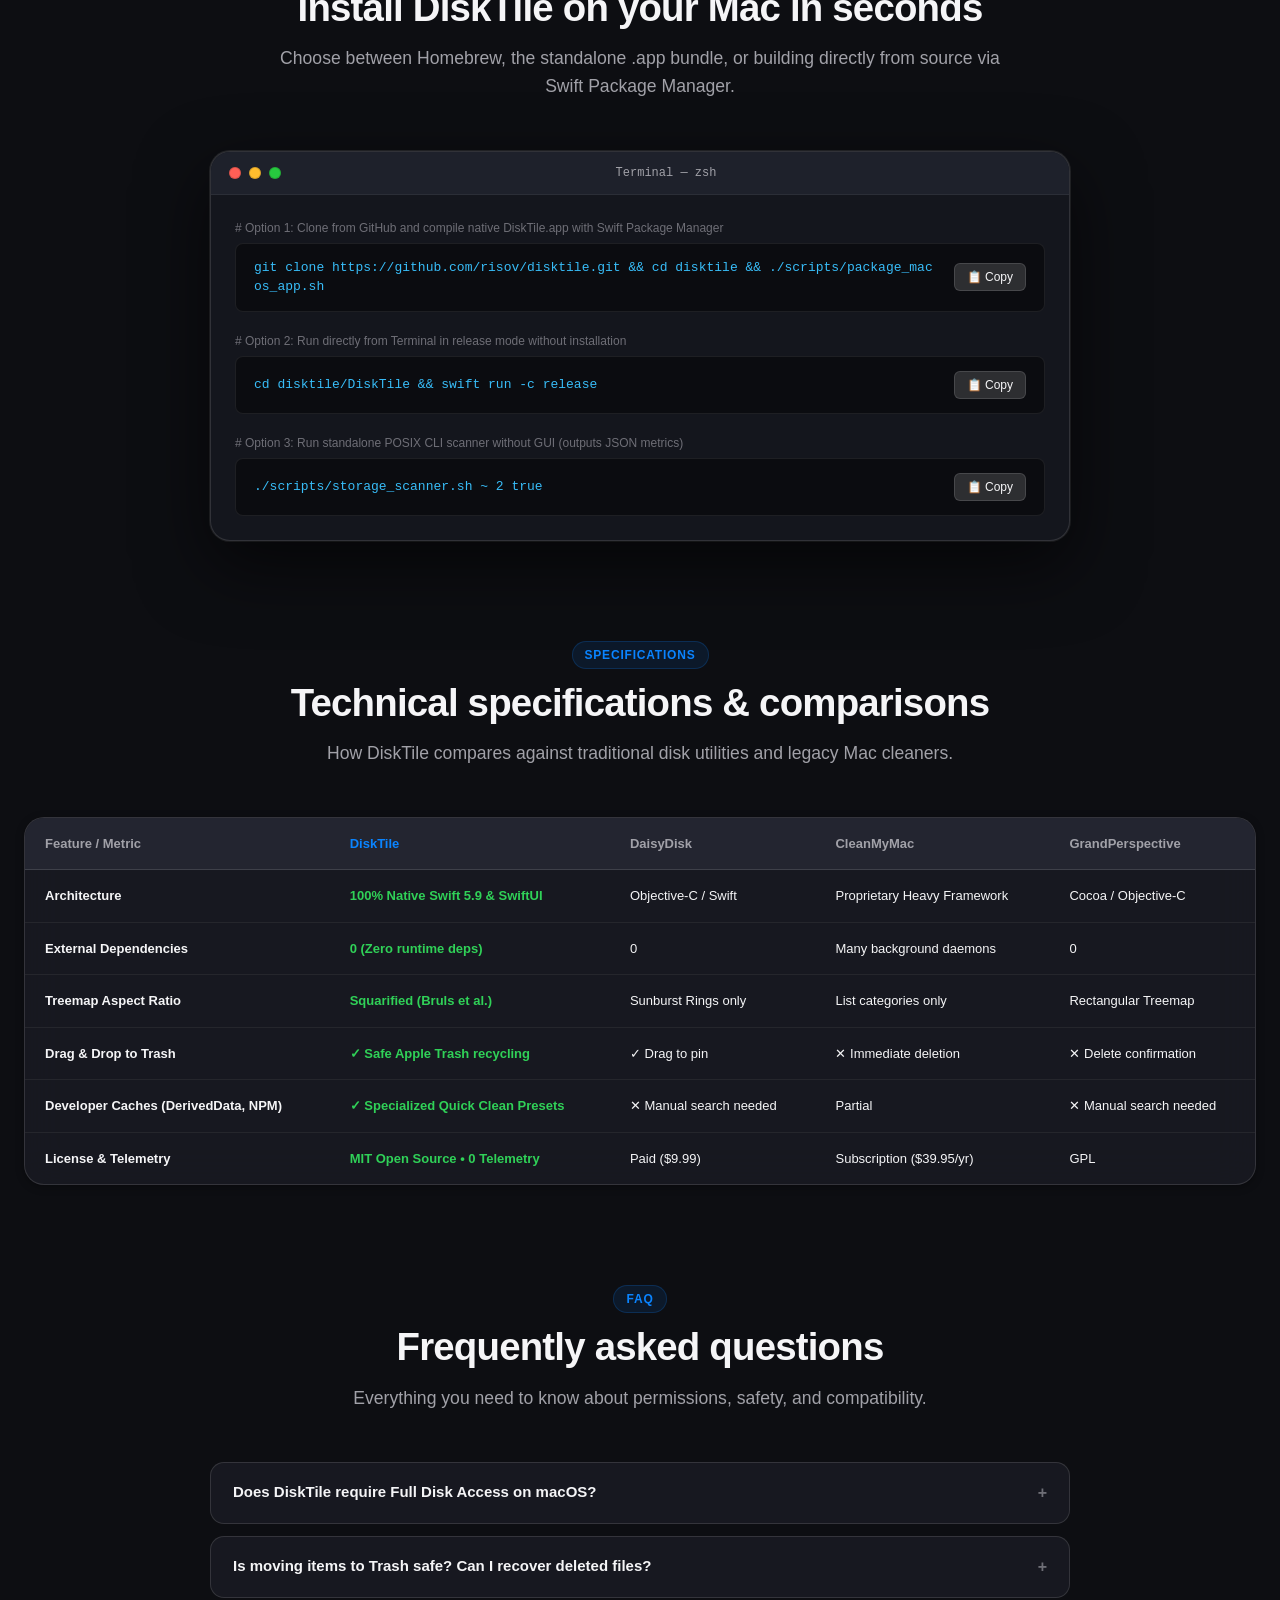
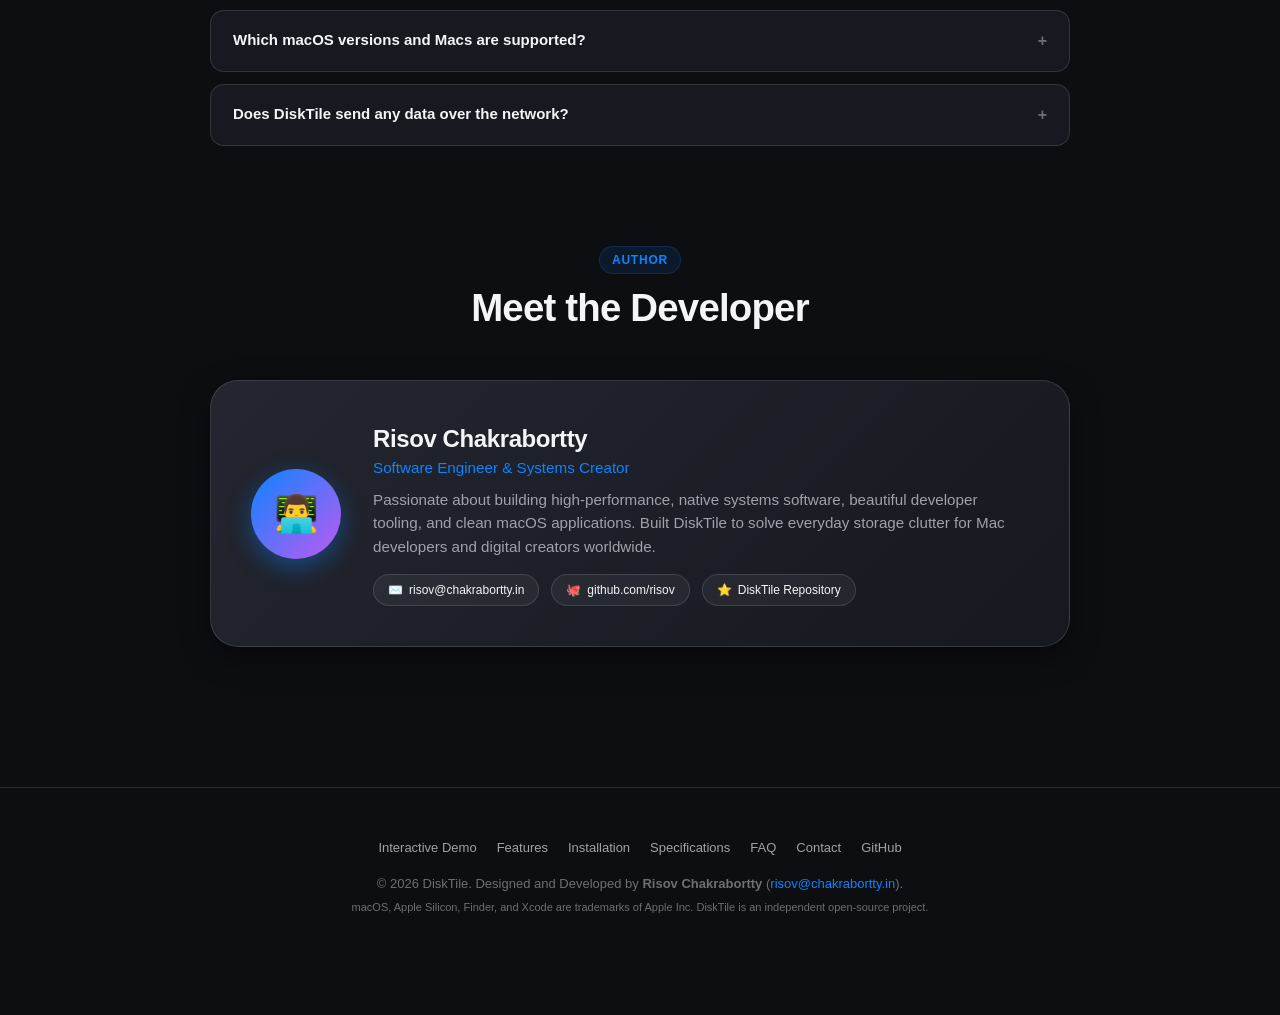
==== commit 0dc9114c: "Update index.html" ====
--- a/docs/index.html
+++ b/docs/index.html
@@ -12,15 +12,15 @@
   <meta name="theme-color" content="#0d0e12">
 
   <!-- Canonical URL -->
-  <link rel="canonical" href="https://risov.github.io/disktile/">
+  <link rel="canonical" href="https://risovc.github.io/disktile/">
 
   <!-- Open Graph Meta Tags (Facebook, LinkedIn, Slack) -->
   <meta property="og:type" content="website">
   <meta property="og:site_name" content="DiskTile for macOS">
   <meta property="og:title" content="DiskTile — Native macOS Storage Visualizer & Cleaner">
   <meta property="og:description" content="Visualize every gigabyte with live squarified treemap tiles. Reveal hidden developer caches and drag-and-drop to Trash with native macOS speed.">
-  <meta property="og:url" content="https://risov.github.io/disktile/">
-  <meta property="og:image" content="https://risov.github.io/disktile/assets/images/og-preview.png">
+  <meta property="og:url" content="https://risovc.github.io/disktile/">
+  <meta property="og:image" content="https://risovc.github.io/disktile/assets/images/og-preview.png">
   <meta property="og:image:width" content="1200">
   <meta property="og:image:height" content="630">
   <meta property="og:image:alt" content="DiskTile macOS App Storage Treemap Preview">
@@ -29,7 +29,7 @@
   <meta name="twitter:card" content="summary_large_image">
   <meta name="twitter:title" content="DiskTile — Native macOS Storage Visualizer">
   <meta name="twitter:description" content="Spot disk hogs instantly with squarified proportional tiles and safely reclaim storage on your Mac.">
-  <meta name="twitter:image" content="https://risov.github.io/disktile/assets/images/og-preview.png">
+  <meta name="twitter:image" content="https://risovc.github.io/disktile/assets/images/og-preview.png">
   <meta name="twitter:creator" content="@risov">
 
   <!-- Apple Touch & Favicon -->
@@ -67,7 +67,7 @@
       {
         "@type": "WebSite",
         "name": "DiskTile — Mac Storage Visualizer",
-        "url": "https://risov.github.io/disktile/",
+        "url": "https://risovc.github.io/disktile/",
         "author": {
           "@type": "Person",
           "name": "Risov Chakrabortty"
--- a/docs/assets/css/style.css
+++ b/docs/assets/css/style.css
@@ -0,0 +1,1213 @@
+/* ==============================================================================
+   DiskTile — Official Website Design System (macOS Theme)
+   Designed for Risov Chakrabortty (risov@chakrabortty.in)
+   ============================================================================== */
+
+:root {
+  /* Dark Mode Palette (Default) */
+  --bg-body: #0d0e12;
+  --bg-gradient: radial-gradient(circle at 50% -10%, #1f2538 0%, #0d0e12 60%, #08080b 100%);
+  --bg-surface: rgba(28, 30, 38, 0.72);
+  --bg-surface-elevated: rgba(38, 41, 52, 0.85);
+  --bg-glass: rgba(255, 255, 255, 0.05);
+  --bg-glass-hover: rgba(255, 255, 255, 0.09);
+  --bg-glass-active: rgba(255, 255, 255, 0.14);
+  --bg-canvas: #121318;
+  
+  --border-glass: rgba(255, 255, 255, 0.12);
+  --border-subtle: rgba(255, 255, 255, 0.06);
+  --border-accent: rgba(10, 132, 255, 0.4);
+
+  --text-primary: #f5f5f7;
+  --text-secondary: #a1a1a8;
+  --text-muted: #6e6e76;
+  --text-inverse: #000000;
+
+  --accent-blue: #0a84ff;
+  --accent-blue-hover: #0071e3;
+  --accent-orange: #ff9f0a;
+  --accent-red: #ff453a;
+  --accent-green: #30d158;
+  --accent-purple: #bf5af2;
+  --accent-teal: #64d2ff;
+  --accent-indigo: #5e5ce6;
+
+  --traffic-red: #ff5f56;
+  --traffic-yellow: #ffbd2e;
+  --traffic-green: #27c93f;
+
+  --font-sans: -apple-system, BlinkMacSystemFont, "SF Pro Display", "SF Pro Text", "Helvetica Neue", "Segoe UI", sans-serif;
+  --font-mono: "SF Mono", SFMono-Regular, ui-monospace, Menlo, Monaco, Consolas, monospace;
+
+  --shadow-sm: 0 2px 8px rgba(0, 0, 0, 0.3);
+  --shadow-md: 0 10px 30px rgba(0, 0, 0, 0.45);
+  --shadow-lg: 0 25px 70px rgba(0, 0, 0, 0.6), 0 0 0 1px rgba(255, 255, 255, 0.1);
+  --shadow-window: 0 35px 90px rgba(0, 0, 0, 0.75), 0 0 0 1px rgba(255, 255, 255, 0.14);
+
+  --radius-sm: 8px;
+  --radius-md: 14px;
+  --radius-lg: 20px;
+  --radius-xl: 28px;
+  --radius-full: 9999px;
+
+  --dock-bg: rgba(30, 32, 42, 0.65);
+  --menubar-bg: rgba(18, 20, 26, 0.78);
+  --card-glow: 0 0 40px rgba(10, 132, 255, 0.12);
+}
+
+/* Light Theme Variables */
+[data-theme="light"] {
+  --bg-body: #f5f5f7;
+  --bg-gradient: radial-gradient(circle at 50% -10%, #e2e8f0 0%, #f5f5f7 60%, #e5e7eb 100%);
+  --bg-surface: rgba(255, 255, 255, 0.82);
+  --bg-surface-elevated: rgba(255, 255, 255, 0.95);
+  --bg-glass: rgba(0, 0, 0, 0.04);
+  --bg-glass-hover: rgba(0, 0, 0, 0.07);
+  --bg-glass-active: rgba(0, 0, 0, 0.11);
+  --bg-canvas: #e8eaee;
+
+  --border-glass: rgba(0, 0, 0, 0.1);
+  --border-subtle: rgba(0, 0, 0, 0.05);
+  --border-accent: rgba(0, 113, 227, 0.4);
+
+  --text-primary: #1d1d1f;
+  --text-secondary: #515154;
+  --text-muted: #86868b;
+  --text-inverse: #ffffff;
+
+  --accent-blue: #0071e3;
+  --accent-blue-hover: #0077ed;
+  
+  --shadow-sm: 0 2px 8px rgba(0, 0, 0, 0.06);
+  --shadow-md: 0 10px 30px rgba(0, 0, 0, 0.1);
+  --shadow-lg: 0 25px 70px rgba(0, 0, 0, 0.15), 0 0 0 1px rgba(0, 0, 0, 0.08);
+  --shadow-window: 0 35px 90px rgba(0, 0, 0, 0.2), 0 0 0 1px rgba(0, 0, 0, 0.1);
+
+  --dock-bg: rgba(240, 242, 248, 0.75);
+  --menubar-bg: rgba(255, 255, 255, 0.82);
+  --card-glow: 0 0 40px rgba(0, 113, 227, 0.08);
+}
+
+/* ==============================================================================
+   Reset & Base Styles
+   ============================================================================== */
+*, *::before, *::after {
+  box-sizing: border-box;
+  margin: 0;
+  padding: 0;
+}
+
+html {
+  scroll-behavior: smooth;
+  font-size: 16px;
+  -webkit-font-smoothing: antialiased;
+  -moz-osx-font-smoothing: grayscale;
+}
+
+body {
+  font-family: var(--font-sans);
+  background: var(--bg-body);
+  background-image: var(--bg-gradient);
+  background-attachment: fixed;
+  color: var(--text-primary);
+  line-height: 1.5;
+  overflow-x: hidden;
+  position: relative;
+  min-height: 100vh;
+}
+
+a {
+  color: var(--accent-blue);
+  text-decoration: none;
+  transition: color 0.15s ease, opacity 0.15s ease;
+}
+a:hover {
+  opacity: 0.85;
+}
+
+/* ==============================================================================
+   macOS Top Menu Bar (Global Navigation)
+   ============================================================================== */
+.macos-menubar {
+  position: fixed;
+  top: 0;
+  left: 0;
+  right: 0;
+  height: 38px;
+  background: var(--menubar-bg);
+  backdrop-filter: blur(25px) saturate(180%);
+  -webkit-backdrop-filter: blur(25px) saturate(180%);
+  border-bottom: 1px solid var(--border-glass);
+  display: flex;
+  align-items: center;
+  justify-content: space-between;
+  padding: 0 16px;
+  z-index: 1000;
+  font-size: 13px;
+  font-weight: 500;
+}
+
+.menubar-left {
+  display: flex;
+  align-items: center;
+  gap: 16px;
+}
+
+.apple-logo-btn {
+  display: flex;
+  align-items: center;
+  cursor: pointer;
+  padding: 2px 6px;
+  border-radius: 4px;
+}
+.apple-logo-btn:hover {
+  background: var(--bg-glass-hover);
+}
+.apple-logo-btn svg {
+  width: 15px;
+  height: 15px;
+  fill: var(--text-primary);
+}
+
+.menubar-app-title {
+  font-weight: 700;
+  letter-spacing: -0.2px;
+  display: flex;
+  align-items: center;
+  gap: 6px;
+}
+
+.menubar-nav-links {
+  display: flex;
+  align-items: center;
+  gap: 12px;
+}
+.menubar-item {
+  color: var(--text-primary);
+  padding: 3px 8px;
+  border-radius: 4px;
+  font-size: 13px;
+  transition: background 0.12s ease;
+}
+.menubar-item:hover {
+  background: var(--bg-glass-hover);
+  color: var(--text-primary);
+  opacity: 1;
+}
+
+.menubar-right {
+  display: flex;
+  align-items: center;
+  gap: 14px;
+}
+
+.menubar-status-item {
+  display: flex;
+  align-items: center;
+  gap: 6px;
+  color: var(--text-secondary);
+  font-size: 12px;
+  font-feature-settings: "tnum";
+}
+
+.theme-toggle-btn {
+  background: var(--bg-glass);
+  border: 1px solid var(--border-glass);
+  color: var(--text-primary);
+  width: 26px;
+  height: 26px;
+  border-radius: 6px;
+  display: flex;
+  align-items: center;
+  justify-content: center;
+  cursor: pointer;
+  transition: all 0.15s ease;
+}
+.theme-toggle-btn:hover {
+  background: var(--bg-glass-hover);
+}
+
+/* ==============================================================================
+   Layout Container & Sections
+   ============================================================================== */
+.main-wrapper {
+  max-width: 1280px;
+  margin: 0 auto;
+  padding: 90px 24px 140px 24px;
+}
+
+.section-spacing {
+  margin-top: 100px;
+}
+
+.section-header {
+  text-align: center;
+  max-width: 760px;
+  margin: 0 auto 50px auto;
+}
+
+.section-tag {
+  display: inline-flex;
+  align-items: center;
+  gap: 6px;
+  font-size: 12px;
+  font-weight: 600;
+  text-transform: uppercase;
+  letter-spacing: 0.8px;
+  color: var(--accent-blue);
+  background: rgba(10, 132, 255, 0.1);
+  padding: 4px 12px;
+  border-radius: var(--radius-full);
+  margin-bottom: 12px;
+  border: 1px solid rgba(10, 132, 255, 0.2);
+}
+
+.section-title {
+  font-size: 2.4rem;
+  font-weight: 700;
+  letter-spacing: -0.8px;
+  line-height: 1.15;
+  margin-bottom: 14px;
+}
+
+.section-subtitle {
+  font-size: 1.1rem;
+  color: var(--text-secondary);
+  line-height: 1.6;
+}
+
+/* ==============================================================================
+   Hero Section
+   ============================================================================== */
+.hero-section {
+  text-align: center;
+  padding: 40px 0 20px 0;
+  position: relative;
+}
+
+.hero-pill {
+  display: inline-flex;
+  align-items: center;
+  gap: 8px;
+  background: var(--bg-surface);
+  backdrop-filter: blur(20px);
+  border: 1px solid var(--border-glass);
+  padding: 6px 16px;
+  border-radius: var(--radius-full);
+  font-size: 13px;
+  font-weight: 500;
+  color: var(--text-secondary);
+  margin-bottom: 24px;
+  box-shadow: var(--shadow-sm);
+  transition: transform 0.2s ease, border-color 0.2s ease;
+}
+.hero-pill:hover {
+  transform: translateY(-1px);
+  border-color: var(--border-accent);
+}
+.hero-pill-badge {
+  background: var(--accent-blue);
+  color: white;
+  font-size: 10px;
+  font-weight: 700;
+  padding: 2px 7px;
+  border-radius: var(--radius-full);
+  letter-spacing: 0.3px;
+}
+
+.hero-headline {
+  font-size: 4rem;
+  font-weight: 800;
+  letter-spacing: -1.6px;
+  line-height: 1.08;
+  max-width: 980px;
+  margin: 0 auto 20px auto;
+}
+
+.hero-description {
+  font-size: 1.3rem;
+  color: var(--text-secondary);
+  max-width: 740px;
+  margin: 0 auto 36px auto;
+  line-height: 1.55;
+  font-weight: 400;
+}
+
+.hero-cta-group {
+  display: flex;
+  align-items: center;
+  justify-content: center;
+  gap: 14px;
+  flex-wrap: wrap;
+  margin-bottom: 40px;
+}
+
+.btn-primary {
+  background: linear-gradient(180deg, #0a84ff 0%, #0071e3 100%);
+  color: white;
+  font-size: 15px;
+  font-weight: 600;
+  padding: 13px 26px;
+  border-radius: var(--radius-md);
+  display: inline-flex;
+  align-items: center;
+  gap: 9px;
+  box-shadow: 0 4px 18px rgba(10, 132, 255, 0.4), inset 0 1px 0 rgba(255, 255, 255, 0.3);
+  transition: transform 0.18s cubic-bezier(0.2, 0.9, 0.3, 1), box-shadow 0.18s ease;
+  border: none;
+  cursor: pointer;
+}
+.btn-primary:hover {
+  transform: translateY(-2px);
+  box-shadow: 0 8px 24px rgba(10, 132, 255, 0.55);
+  opacity: 1;
+}
+
+.btn-secondary {
+  background: var(--bg-surface);
+  backdrop-filter: blur(20px);
+  color: var(--text-primary);
+  font-size: 15px;
+  font-weight: 600;
+  padding: 13px 24px;
+  border-radius: var(--radius-md);
+  display: inline-flex;
+  align-items: center;
+  gap: 8px;
+  border: 1px solid var(--border-glass);
+  box-shadow: var(--shadow-sm);
+  transition: transform 0.18s ease, background 0.18s ease, border-color 0.18s ease;
+  cursor: pointer;
+}
+.btn-secondary:hover {
+  background: var(--bg-glass-hover);
+  border-color: var(--border-accent);
+  transform: translateY(-2px);
+  opacity: 1;
+}
+
+.hero-spec-pills {
+  display: flex;
+  align-items: center;
+  justify-content: center;
+  gap: 20px;
+  flex-wrap: wrap;
+  font-size: 13px;
+  color: var(--text-secondary);
+}
+.hero-spec-item {
+  display: flex;
+  align-items: center;
+  gap: 6px;
+}
+.hero-spec-item svg {
+  width: 16px;
+  height: 16px;
+  fill: var(--accent-green);
+}
+
+/* ==============================================================================
+   Interactive Showcase (Live macOS App Sandbox)
+   ============================================================================== */
+.showcase-container {
+  margin-top: 30px;
+  position: relative;
+}
+
+.showcase-window {
+  background: var(--bg-surface);
+  backdrop-filter: blur(35px) saturate(190%);
+  -webkit-backdrop-filter: blur(35px) saturate(190%);
+  border-radius: var(--radius-lg);
+  border: 1px solid var(--border-glass);
+  box-shadow: var(--shadow-window);
+  overflow: hidden;
+  display: flex;
+  flex-direction: column;
+  height: 640px;
+  max-width: 1160px;
+  margin: 0 auto;
+  position: relative;
+}
+
+.showcase-titlebar {
+  height: 48px;
+  background: var(--bg-surface-elevated);
+  border-bottom: 1px solid var(--border-glass);
+  display: flex;
+  align-items: center;
+  justify-content: space-between;
+  padding: 0 16px;
+  gap: 12px;
+}
+
+.showcase-traffic-lights {
+  display: flex;
+  gap: 8px;
+}
+.showcase-dot {
+  width: 12px;
+  height: 12px;
+  border-radius: 50%;
+  box-shadow: inset 0 0 0 1px rgba(0, 0, 0, 0.15);
+}
+.dot-red { background: var(--traffic-red); }
+.dot-yellow { background: var(--traffic-yellow); }
+.dot-green { background: var(--traffic-green); }
+
+.showcase-segmented {
+  display: flex;
+  background: var(--bg-glass);
+  border: 1px solid var(--border-subtle);
+  border-radius: var(--radius-sm);
+  padding: 2px;
+}
+.showcase-tab {
+  padding: 4px 12px;
+  font-size: 11px;
+  font-weight: 500;
+  background: transparent;
+  border: none;
+  color: var(--text-secondary);
+  border-radius: 6px;
+  cursor: pointer;
+  transition: all 0.15s ease;
+}
+.showcase-tab.active {
+  background: var(--bg-glass-active);
+  color: var(--text-primary);
+  font-weight: 600;
+  box-shadow: 0 1px 4px rgba(0, 0, 0, 0.2);
+}
+
+.showcase-tools {
+  display: flex;
+  align-items: center;
+  gap: 8px;
+}
+.tool-btn {
+  background: var(--bg-glass);
+  border: 1px solid var(--border-glass);
+  color: var(--text-primary);
+  font-size: 11px;
+  font-weight: 500;
+  padding: 4px 10px;
+  border-radius: 6px;
+  cursor: pointer;
+  display: flex;
+  align-items: center;
+  gap: 5px;
+  transition: all 0.15s ease;
+}
+.tool-btn:hover {
+  background: var(--bg-glass-hover);
+}
+.tool-btn.active {
+  background: var(--accent-blue);
+  color: white;
+  border-color: transparent;
+}
+
+/* Path Breadcrumb Bar in Mockup */
+.showcase-breadcrumbs {
+  height: 32px;
+  background: var(--bg-canvas);
+  border-bottom: 1px solid var(--border-subtle);
+  display: flex;
+  align-items: center;
+  padding: 0 16px;
+  gap: 6px;
+  font-size: 11px;
+  overflow-x: auto;
+}
+.crumb-item {
+  display: flex;
+  align-items: center;
+  gap: 4px;
+  padding: 2px 6px;
+  border-radius: 4px;
+  color: var(--text-secondary);
+  cursor: pointer;
+  white-space: nowrap;
+}
+.crumb-item:hover {
+  background: var(--bg-glass-hover);
+  color: var(--text-primary);
+}
+.crumb-item.current {
+  font-weight: 600;
+  color: var(--text-primary);
+  background: var(--bg-glass-active);
+}
+
+/* App Body Area */
+.showcase-body {
+  flex: 1;
+  display: flex;
+  position: relative;
+  overflow: hidden;
+  background: var(--bg-canvas);
+}
+
+.showcase-treemap-canvas {
+  flex: 1;
+  position: relative;
+  overflow: hidden;
+  padding: 6px;
+}
+
+.interactive-tile {
+  position: absolute;
+  border-radius: 6px;
+  padding: 8px;
+  display: flex;
+  flex-direction: column;
+  justify-content: space-between;
+  box-shadow: 0 2px 6px rgba(0, 0, 0, 0.25);
+  cursor: pointer;
+  overflow: hidden;
+  border: 1px solid rgba(255, 255, 255, 0.16);
+  transition: transform 0.15s cubic-bezier(0.2, 0.9, 0.3, 1), box-shadow 0.15s ease, filter 0.15s ease;
+}
+.interactive-tile:hover {
+  filter: brightness(1.15);
+  transform: scale(1.008);
+  z-index: 5;
+  box-shadow: 0 6px 20px rgba(0, 0, 0, 0.45), 0 0 0 1.5px rgba(255, 255, 255, 0.5);
+}
+.interactive-tile.selected {
+  outline: 2px solid #ffffff;
+  outline-offset: -2px;
+  z-index: 6;
+  box-shadow: 0 8px 24px rgba(0, 0, 0, 0.6), 0 0 12px rgba(255, 255, 255, 0.4);
+}
+.interactive-tile.dragging {
+  opacity: 0.4;
+  transform: scale(0.96);
+}
+
+/* Sidebar Inspector */
+.showcase-inspector {
+  width: 260px;
+  background: var(--bg-surface);
+  border-left: 1px solid var(--border-glass);
+  padding: 14px;
+  display: flex;
+  flex-direction: column;
+  gap: 14px;
+  overflow-y: auto;
+}
+
+.inspector-node-header {
+  display: flex;
+  align-items: center;
+  gap: 10px;
+}
+.inspector-icon-box {
+  width: 40px;
+  height: 40px;
+  border-radius: 8px;
+  display: flex;
+  align-items: center;
+  justify-content: center;
+  font-size: 20px;
+}
+
+.inspector-stats-box {
+  background: var(--bg-glass);
+  border: 1px solid var(--border-subtle);
+  border-radius: 8px;
+  padding: 10px;
+  display: flex;
+  flex-direction: column;
+  gap: 8px;
+}
+.stat-row {
+  display: flex;
+  justify-content: space-between;
+  font-size: 11px;
+}
+.stat-name { color: var(--text-secondary); }
+.stat-val { font-weight: 600; color: var(--text-primary); }
+
+.stat-progress-bar {
+  height: 5px;
+  background: var(--bg-glass-active);
+  border-radius: 3px;
+  overflow: hidden;
+  margin-top: 2px;
+}
+.stat-progress-fill {
+  height: 100%;
+  background: var(--accent-blue);
+  border-radius: 3px;
+  transition: width 0.3s ease;
+}
+
+/* Status Bar & Trash Drop Zone */
+.showcase-statusbar {
+  height: 52px;
+  background: var(--bg-surface-elevated);
+  border-top: 1px solid var(--border-glass);
+  display: flex;
+  align-items: center;
+  justify-content: space-between;
+  padding: 0 16px;
+  gap: 12px;
+}
+
+.storage-gauge-cluster {
+  display: flex;
+  align-items: center;
+  gap: 8px;
+  font-size: 11px;
+}
+.storage-mini-meter {
+  width: 140px;
+  height: 5px;
+  background: var(--bg-glass-active);
+  border-radius: 3px;
+  overflow: hidden;
+}
+.storage-mini-fill {
+  height: 100%;
+  background: linear-gradient(90deg, #0a84ff, #bf5af2);
+  border-radius: 3px;
+  width: 68%;
+}
+
+.trash-drop-target {
+  display: flex;
+  align-items: center;
+  gap: 8px;
+  padding: 5px 12px;
+  border-radius: 8px;
+  background: var(--bg-glass);
+  border: 1.5px dashed var(--border-glass);
+  cursor: pointer;
+  transition: all 0.2s cubic-bezier(0.2, 0.9, 0.3, 1);
+}
+.trash-drop-target.dragover {
+  background: rgba(255, 69, 58, 0.2);
+  border-color: var(--accent-red);
+  transform: scale(1.04);
+}
+.trash-icon-pill {
+  font-size: 16px;
+  transition: transform 0.2s ease;
+}
+.trash-drop-target.dragover .trash-icon-pill {
+  transform: rotate(-12deg) scale(1.25);
+}
+
+/* ==============================================================================
+   Feature Cards Grid (macOS Glassmorphism Cards)
+   ============================================================================== */
+.features-grid {
+  display: grid;
+  grid-template-columns: repeat(auto-fit, minmax(360px, 1fr));
+  gap: 24px;
+}
+
+.feature-card {
+  background: var(--bg-surface);
+  backdrop-filter: blur(24px);
+  border: 1px solid var(--border-glass);
+  border-radius: var(--radius-lg);
+  padding: 32px 28px;
+  box-shadow: var(--shadow-sm);
+  display: flex;
+  flex-direction: column;
+  gap: 16px;
+  transition: transform 0.2s ease, box-shadow 0.2s ease, border-color 0.2s ease;
+  position: relative;
+  overflow: hidden;
+}
+.feature-card::before {
+  content: '';
+  position: absolute;
+  top: 0;
+  left: 0;
+  right: 0;
+  height: 1px;
+  background: linear-gradient(90deg, transparent, rgba(255, 255, 255, 0.2), transparent);
+}
+.feature-card:hover {
+  transform: translateY(-4px);
+  box-shadow: var(--shadow-md), var(--card-glow);
+  border-color: var(--border-accent);
+}
+
+.feature-icon-wrapper {
+  width: 52px;
+  height: 52px;
+  border-radius: var(--radius-md);
+  display: flex;
+  align-items: center;
+  justify-content: center;
+  font-size: 24px;
+  background: var(--bg-glass);
+  border: 1px solid var(--border-subtle);
+}
+
+.feature-card-title {
+  font-size: 1.3rem;
+  font-weight: 700;
+  letter-spacing: -0.3px;
+}
+
+.feature-card-desc {
+  font-size: 0.95rem;
+  color: var(--text-secondary);
+  line-height: 1.6;
+}
+
+.feature-pill-list {
+  display: flex;
+  gap: 6px;
+  flex-wrap: wrap;
+  margin-top: auto;
+}
+.feature-mini-pill {
+  font-size: 11px;
+  font-weight: 500;
+  padding: 3px 8px;
+  background: var(--bg-glass);
+  border: 1px solid var(--border-subtle);
+  border-radius: var(--radius-sm);
+  color: var(--text-secondary);
+}
+
+/* ==============================================================================
+   Quick Clean Presets Section
+   ============================================================================== */
+.clean-presets-grid {
+  display: grid;
+  grid-template-columns: repeat(auto-fit, minmax(280px, 1fr));
+  gap: 16px;
+}
+
+.clean-preset-card {
+  background: var(--bg-surface);
+  border: 1px solid var(--border-glass);
+  border-radius: var(--radius-md);
+  padding: 18px;
+  display: flex;
+  align-items: flex-start;
+  gap: 14px;
+  transition: transform 0.15s ease, background 0.15s ease;
+}
+.clean-preset-card:hover {
+  background: var(--bg-surface-elevated);
+  transform: translateY(-2px);
+}
+.clean-preset-icon {
+  width: 42px;
+  height: 42px;
+  border-radius: 10px;
+  display: flex;
+  align-items: center;
+  justify-content: center;
+  font-size: 20px;
+  flex-shrink: 0;
+}
+.clean-preset-info {
+  flex: 1;
+}
+.clean-preset-name {
+  font-size: 14px;
+  font-weight: 600;
+  margin-bottom: 2px;
+}
+.clean-preset-path {
+  font-size: 11px;
+  font-family: var(--font-mono);
+  color: var(--text-muted);
+  margin-bottom: 6px;
+}
+.clean-preset-savings {
+  font-size: 12px;
+  font-weight: 700;
+  color: var(--accent-green);
+}
+
+/* ==============================================================================
+   Installation / Terminal Section
+   ============================================================================== */
+.install-card {
+  background: #14161d;
+  border: 1px solid var(--border-glass);
+  border-radius: var(--radius-lg);
+  box-shadow: var(--shadow-lg);
+  overflow: hidden;
+  max-width: 860px;
+  margin: 0 auto;
+}
+
+.terminal-header {
+  background: #1e212b;
+  padding: 12px 18px;
+  display: flex;
+  align-items: center;
+  justify-content: space-between;
+  border-bottom: 1px solid var(--border-subtle);
+}
+.terminal-title {
+  font-size: 12px;
+  font-family: var(--font-mono);
+  color: var(--text-secondary);
+}
+
+.terminal-body {
+  padding: 24px;
+  display: flex;
+  flex-direction: column;
+  gap: 20px;
+}
+
+.cmd-block {
+  background: #0b0c10;
+  border: 1px solid rgba(255, 255, 255, 0.08);
+  border-radius: var(--radius-sm);
+  padding: 14px 18px;
+  display: flex;
+  align-items: center;
+  justify-content: space-between;
+  gap: 16px;
+}
+.cmd-text {
+  font-family: var(--font-mono);
+  font-size: 13px;
+  color: #38bdf8;
+  word-break: break-all;
+}
+.cmd-comment {
+  font-size: 12px;
+  color: var(--text-muted);
+  margin-bottom: 6px;
+}
+
+.copy-cmd-btn {
+  background: var(--bg-glass-active);
+  border: 1px solid var(--border-glass);
+  color: var(--text-primary);
+  font-size: 12px;
+  font-weight: 500;
+  padding: 6px 12px;
+  border-radius: 6px;
+  cursor: pointer;
+  display: flex;
+  align-items: center;
+  gap: 6px;
+  flex-shrink: 0;
+  transition: all 0.15s ease;
+}
+.copy-cmd-btn:hover {
+  background: var(--accent-blue);
+  color: white;
+  border-color: transparent;
+}
+
+/* ==============================================================================
+   Comparison & Tech Specs Table
+   ============================================================================== */
+.specs-table-wrapper {
+  background: var(--bg-surface);
+  backdrop-filter: blur(20px);
+  border: 1px solid var(--border-glass);
+  border-radius: var(--radius-lg);
+  overflow: hidden;
+  box-shadow: var(--shadow-sm);
+}
+
+.specs-table {
+  width: 100%;
+  border-collapse: collapse;
+  text-align: left;
+}
+.specs-table th {
+  background: var(--bg-surface-elevated);
+  padding: 16px 20px;
+  font-size: 13px;
+  font-weight: 600;
+  color: var(--text-secondary);
+  border-bottom: 1px solid var(--border-glass);
+}
+.specs-table td {
+  padding: 16px 20px;
+  font-size: 13px;
+  border-bottom: 1px solid var(--border-subtle);
+}
+.specs-table tr:last-child td {
+  border-bottom: none;
+}
+.specs-table tr:hover td {
+  background: var(--bg-glass-hover);
+}
+
+/* ==============================================================================
+   FAQ Accordion
+   ============================================================================== */
+.faq-list {
+  max-width: 860px;
+  margin: 0 auto;
+  display: flex;
+  flex-direction: column;
+  gap: 12px;
+}
+
+.faq-item {
+  background: var(--bg-surface);
+  border: 1px solid var(--border-glass);
+  border-radius: var(--radius-md);
+  overflow: hidden;
+  transition: border-color 0.15s ease;
+}
+.faq-item.active {
+  border-color: var(--border-accent);
+}
+
+.faq-question {
+  padding: 18px 22px;
+  display: flex;
+  align-items: center;
+  justify-content: space-between;
+  cursor: pointer;
+  font-size: 15px;
+  font-weight: 600;
+}
+.faq-toggle-icon {
+  font-size: 16px;
+  transition: transform 0.2s ease;
+  color: var(--text-muted);
+}
+.faq-item.active .faq-toggle-icon {
+  transform: rotate(45deg);
+  color: var(--accent-blue);
+}
+
+.faq-answer {
+  padding: 0 22px 18px 22px;
+  font-size: 14px;
+  color: var(--text-secondary);
+  line-height: 1.6;
+  display: none;
+}
+.faq-item.active .faq-answer {
+  display: block;
+}
+
+/* ==============================================================================
+   Developer & Contact Card
+   ============================================================================== */
+.developer-card {
+  background: linear-gradient(135deg, rgba(38, 41, 52, 0.9) 0%, rgba(24, 26, 34, 0.9) 100%);
+  border: 1px solid var(--border-glass);
+  border-radius: var(--radius-xl);
+  padding: 40px;
+  box-shadow: var(--shadow-md);
+  max-width: 860px;
+  margin: 0 auto;
+  display: flex;
+  align-items: center;
+  gap: 32px;
+}
+
+.dev-avatar {
+  width: 90px;
+  height: 90px;
+  border-radius: 50%;
+  background: linear-gradient(135deg, #0a84ff, #bf5af2);
+  display: flex;
+  align-items: center;
+  justify-content: center;
+  font-size: 36px;
+  flex-shrink: 0;
+  box-shadow: 0 8px 24px rgba(10, 132, 255, 0.4);
+}
+
+.dev-details {
+  flex: 1;
+}
+.dev-name {
+  font-size: 1.5rem;
+  font-weight: 700;
+  letter-spacing: -0.4px;
+}
+.dev-role {
+  font-size: 0.95rem;
+  color: var(--accent-blue);
+  font-weight: 500;
+  margin-bottom: 8px;
+}
+.dev-bio {
+  font-size: 0.95rem;
+  color: var(--text-secondary);
+  line-height: 1.55;
+  margin-bottom: 16px;
+}
+.dev-contacts {
+  display: flex;
+  gap: 12px;
+  flex-wrap: wrap;
+}
+.dev-link-pill {
+  background: var(--bg-glass);
+  border: 1px solid var(--border-glass);
+  padding: 6px 14px;
+  border-radius: var(--radius-full);
+  font-size: 12px;
+  font-weight: 500;
+  color: var(--text-primary);
+  display: inline-flex;
+  align-items: center;
+  gap: 6px;
+  transition: all 0.15s ease;
+}
+.dev-link-pill:hover {
+  background: var(--accent-blue);
+  color: white;
+  border-color: transparent;
+}
+
+/* ==============================================================================
+   macOS Floating Dock
+   ============================================================================== */
+.macos-dock-container {
+  position: fixed;
+  bottom: 16px;
+  left: 50%;
+  transform: translateX(-50%);
+  z-index: 1000;
+}
+
+.macos-dock {
+  background: var(--dock-bg);
+  backdrop-filter: blur(28px) saturate(180%);
+  -webkit-backdrop-filter: blur(28px) saturate(180%);
+  border: 1px solid var(--border-glass);
+  border-radius: 22px;
+  padding: 6px 10px;
+  display: flex;
+  align-items: center;
+  gap: 8px;
+  box-shadow: var(--shadow-lg);
+}
+
+.dock-item {
+  width: 44px;
+  height: 44px;
+  border-radius: 10px;
+  display: flex;
+  align-items: center;
+  justify-content: center;
+  font-size: 22px;
+  cursor: pointer;
+  transition: transform 0.18s cubic-bezier(0.2, 0.9, 0.3, 1), background 0.18s ease;
+  position: relative;
+}
+.dock-item:hover {
+  transform: scale(1.25) translateY(-8px);
+}
+.dock-item:hover + .dock-item,
+.dock-item:has(+ .dock-item:hover) {
+  transform: scale(1.1) translateY(-3px);
+}
+
+.dock-item-tooltip {
+  position: absolute;
+  top: -34px;
+  left: 50%;
+  transform: translateX(-50%);
+  background: rgba(30, 30, 36, 0.92);
+  backdrop-filter: blur(15px);
+  border: 1px solid var(--border-glass);
+  color: white;
+  font-size: 11px;
+  font-weight: 500;
+  padding: 3px 8px;
+  border-radius: 5px;
+  white-space: nowrap;
+  opacity: 0;
+  pointer-events: none;
+  transition: opacity 0.15s ease;
+}
+.dock-item:hover .dock-item-tooltip {
+  opacity: 1;
+}
+
+.dock-sep {
+  width: 1px;
+  height: 28px;
+  background: var(--border-glass);
+  margin: 0 2px;
+}
+
+/* ==============================================================================
+   Footer
+   ============================================================================== */
+.site-footer {
+  border-top: 1px solid var(--border-glass);
+  padding: 50px 24px 100px 24px;
+  text-align: center;
+  font-size: 13px;
+  color: var(--text-muted);
+}
+.footer-links {
+  display: flex;
+  justify-content: center;
+  gap: 20px;
+  margin-bottom: 16px;
+  flex-wrap: wrap;
+}
+.footer-link {
+  color: var(--text-secondary);
+}
+.footer-link:hover {
+  color: var(--accent-blue);
+}
+
+/* Toast */
+.web-toast {
+  position: fixed;
+  bottom: 80px;
+  left: 50%;
+  transform: translateX(-50%) translateY(20px);
+  background: var(--bg-surface-elevated);
+  backdrop-filter: blur(20px);
+  border: 1px solid var(--border-glass);
+  color: var(--text-primary);
+  font-size: 13px;
+  font-weight: 500;
+  padding: 8px 18px;
+  border-radius: var(--radius-full);
+  box-shadow: var(--shadow-md);
+  opacity: 0;
+  pointer-events: none;
+  transition: all 0.25s cubic-bezier(0.2, 0.9, 0.3, 1);
+  z-index: 2000;
+}
+.web-toast.show {
+  transform: translateX(-50%) translateY(0);
+  opacity: 1;
+}
+
+/* ==============================================================================
+   Responsive Queries
+   ============================================================================== */
+@media (max-width: 900px) {
+  .hero-headline { font-size: 2.8rem; }
+  .showcase-inspector { display: none; }
+  .developer-card { flex-direction: column; text-align: center; }
+  .dev-contacts { justify-content: center; }
+  .menubar-nav-links { display: none; }
+}
+
+@media (max-width: 600px) {
+  .hero-headline { font-size: 2.2rem; }
+  .hero-description { font-size: 1.1rem; }
+  .showcase-window { height: 480px; }
+  .features-grid { grid-template-columns: 1fr; }
+  .macos-dock { padding: 4px 6px; }
+  .dock-item { width: 36px; height: 36px; font-size: 18px; }
+}
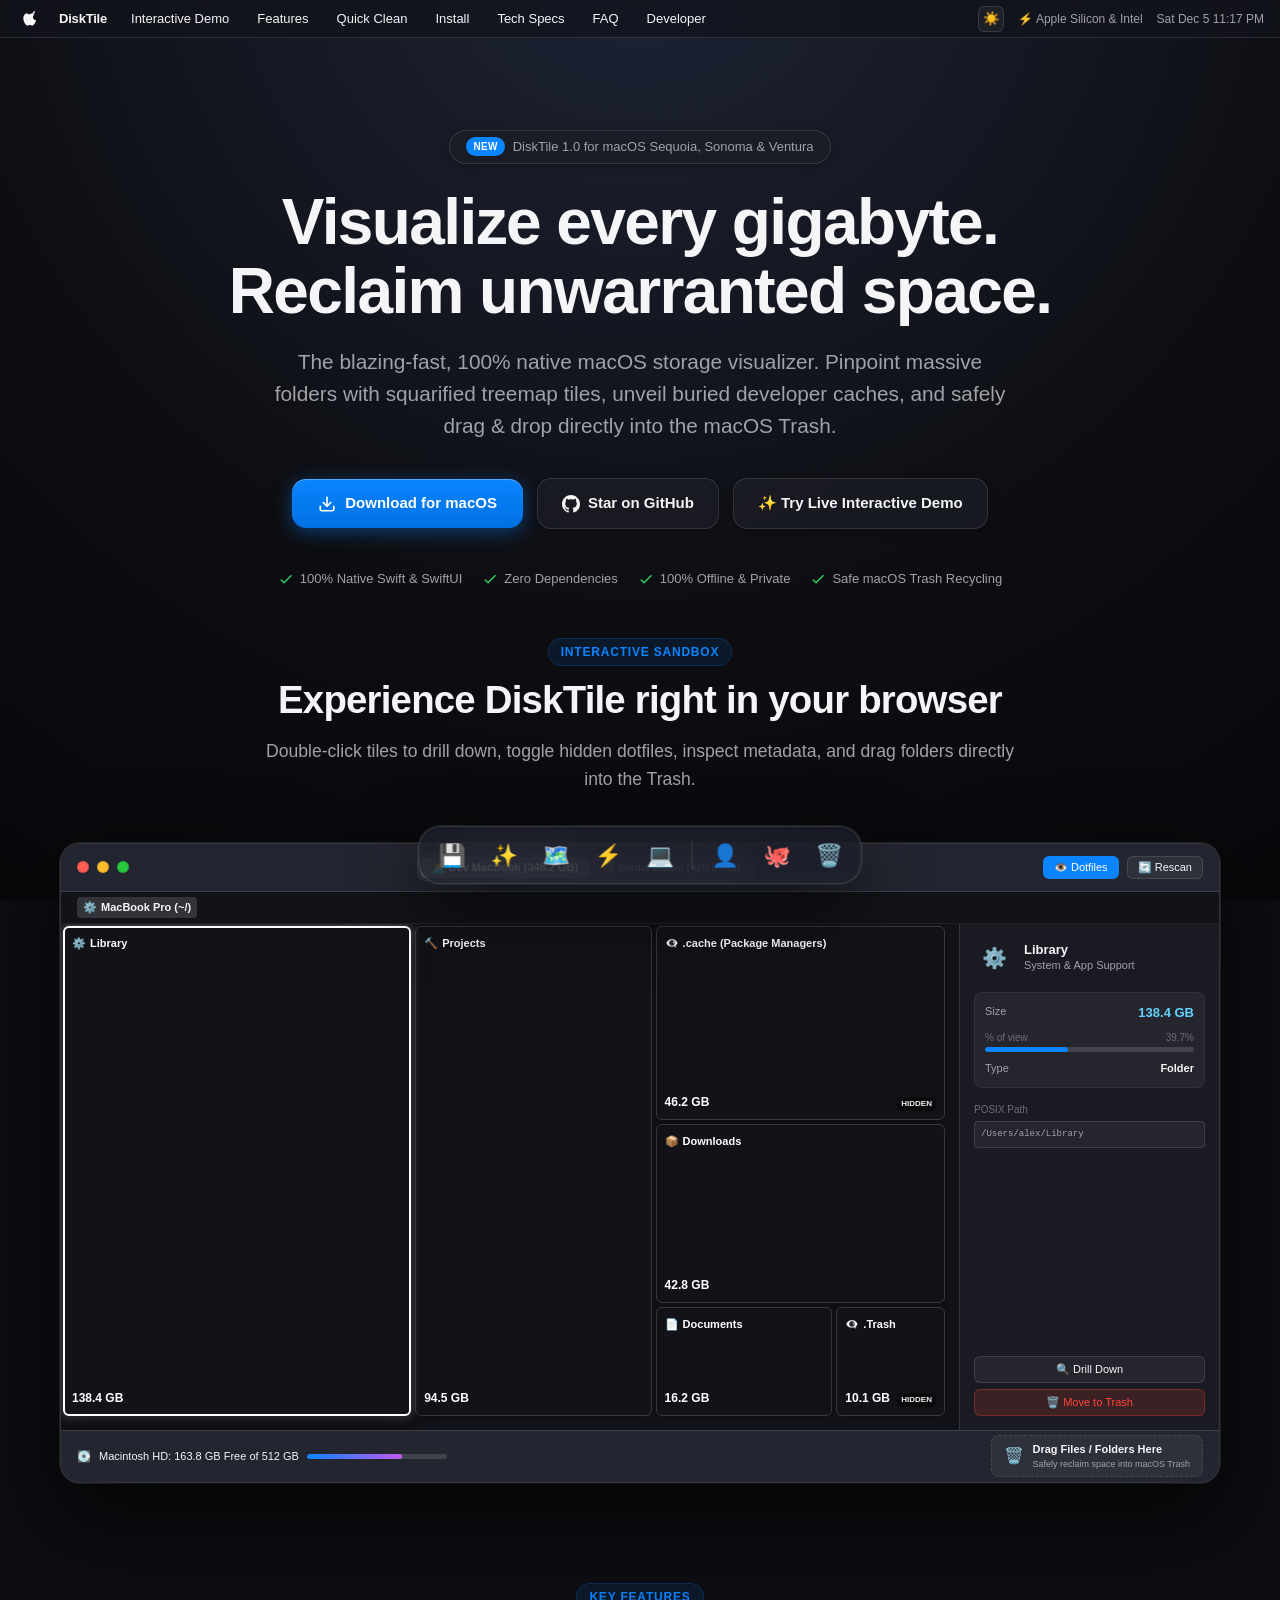
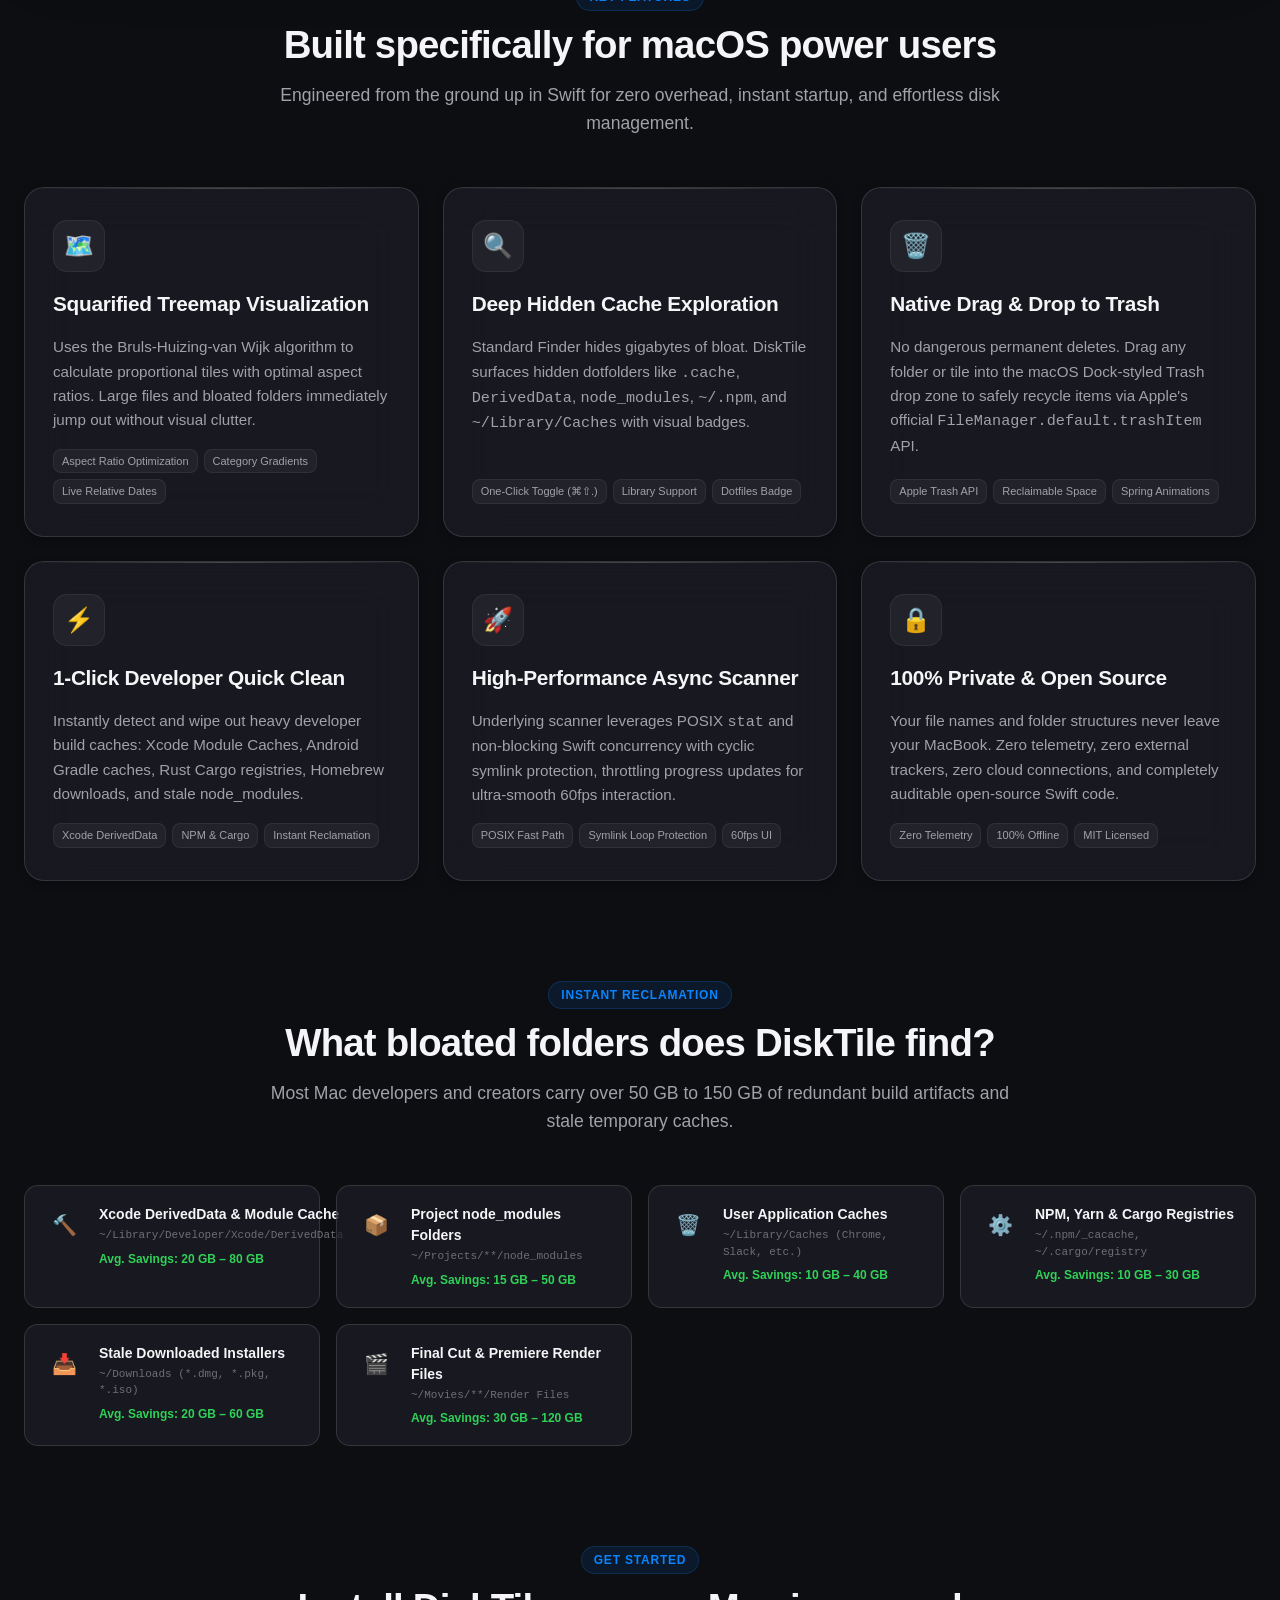
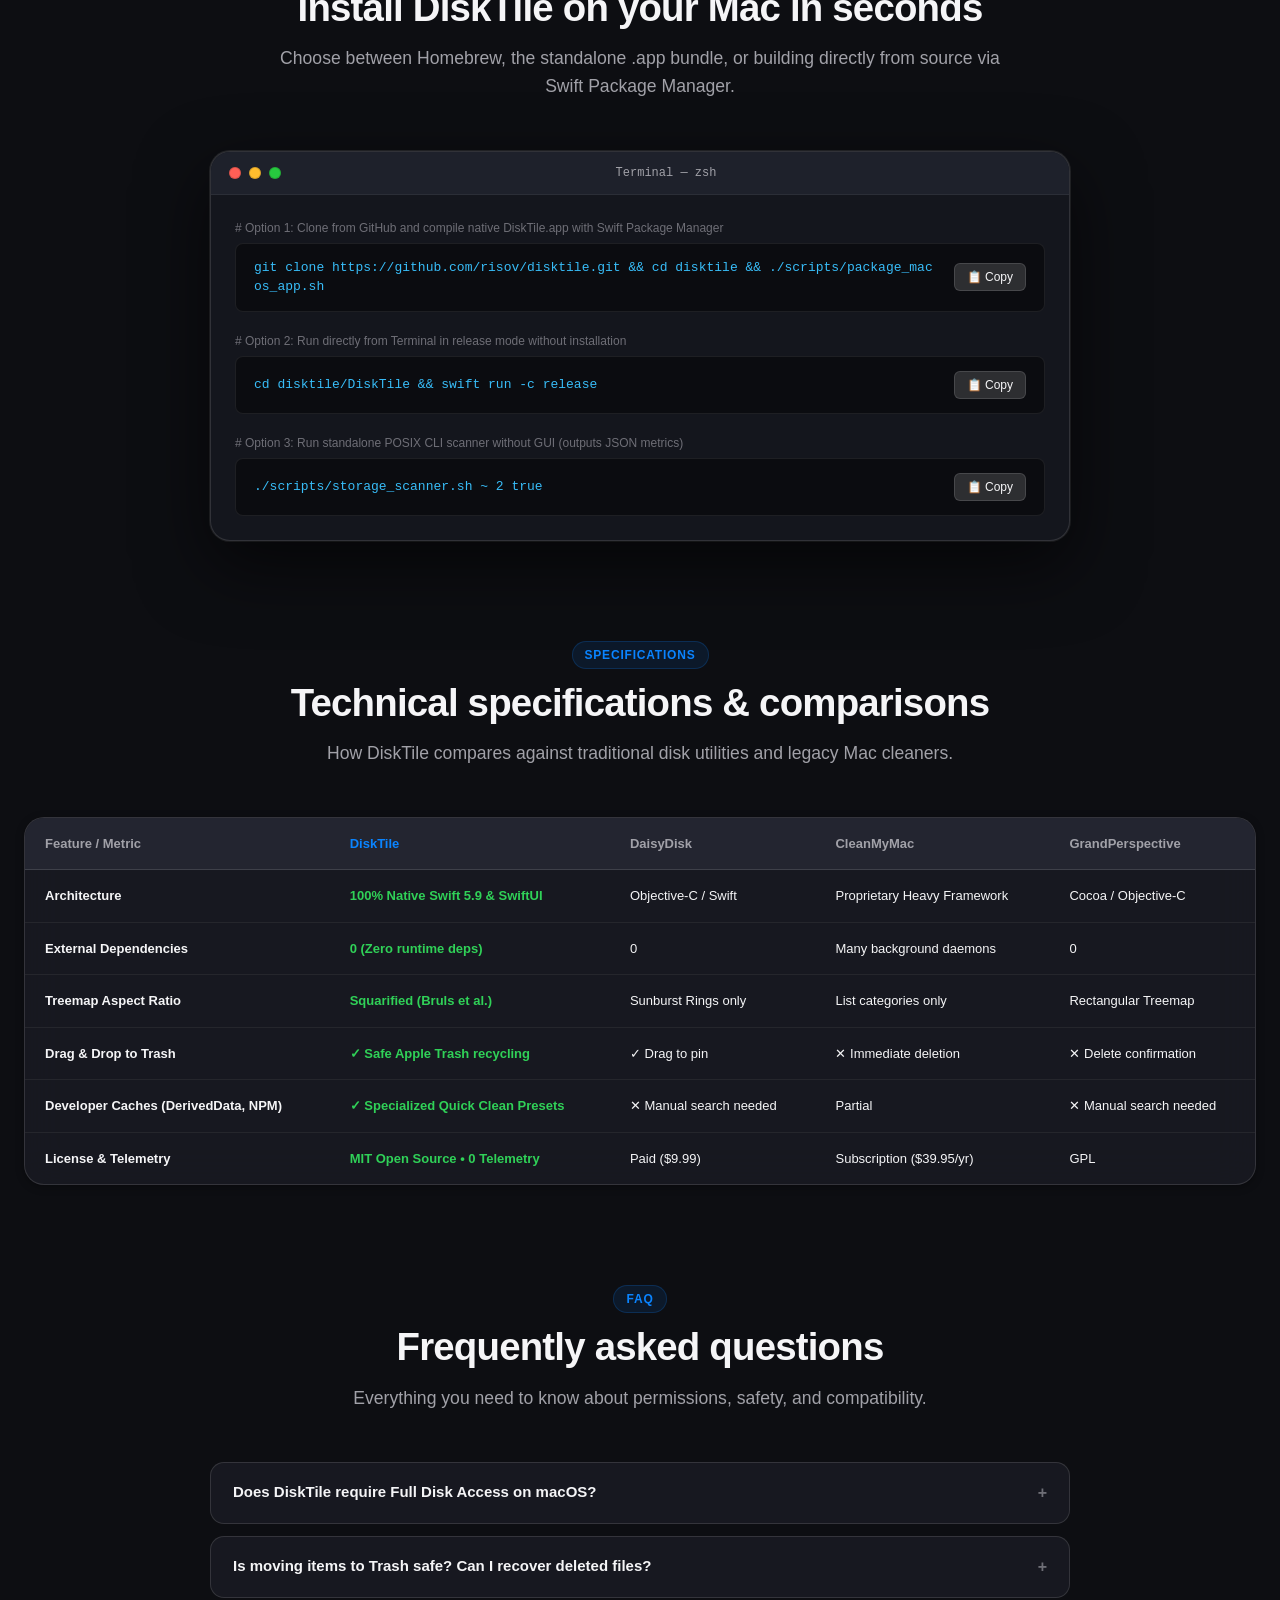
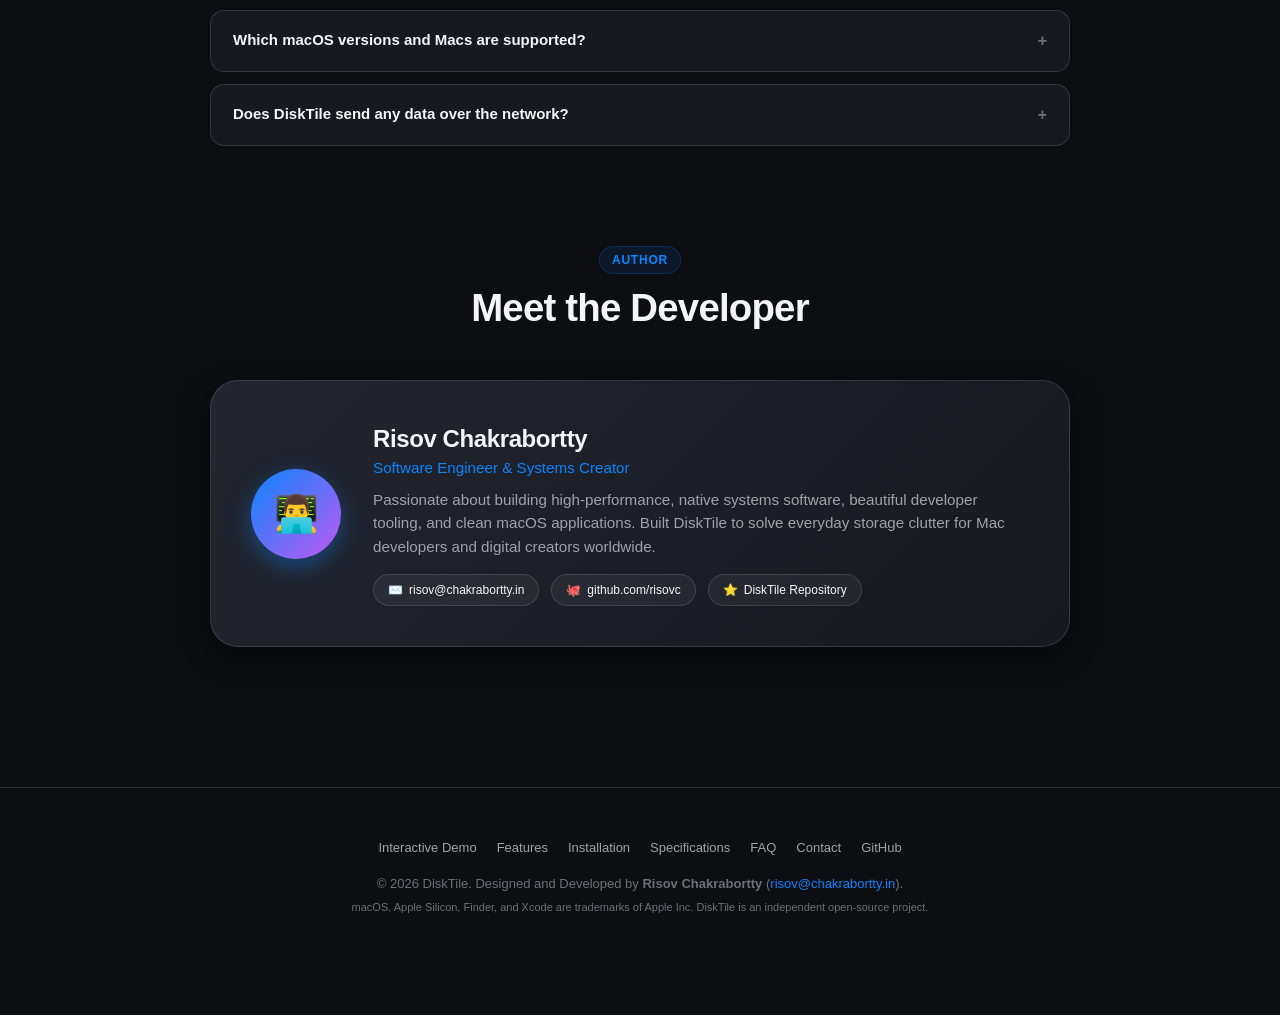
==== commit d72123b9: "Update author URL and GitHub links in index.html" ====
--- a/docs/index.html
+++ b/docs/index.html
@@ -61,7 +61,7 @@
           "@type": "Person",
           "name": "Risov Chakrabortty",
           "email": "risov@chakrabortty.in",
-          "url": "https://chakrabortty.in"
+          "url": "https://risov.chakrabortty.in"
         }
       },
       {
@@ -625,11 +625,11 @@
               <span>✉️</span>
               <span>risov@chakrabortty.in</span>
             </a>
-            <a href="https://github.com/risov" target="_blank" rel="noopener noreferrer" class="dev-link-pill">
+            <a href="https://github.com/risovc" target="_blank" rel="noopener noreferrer" class="dev-link-pill">
               <span>🐙</span>
-              <span>github.com/risov</span>
+              <span>github.com/risovc</span>
             </a>
-            <a href="https://github.com/risov/disktile" target="_blank" rel="noopener noreferrer" class="dev-link-pill">
+            <a href="https://github.com/risovc/disktile" target="_blank" rel="noopener noreferrer" class="dev-link-pill">
               <span>⭐</span>
               <span>DiskTile Repository</span>
             </a>
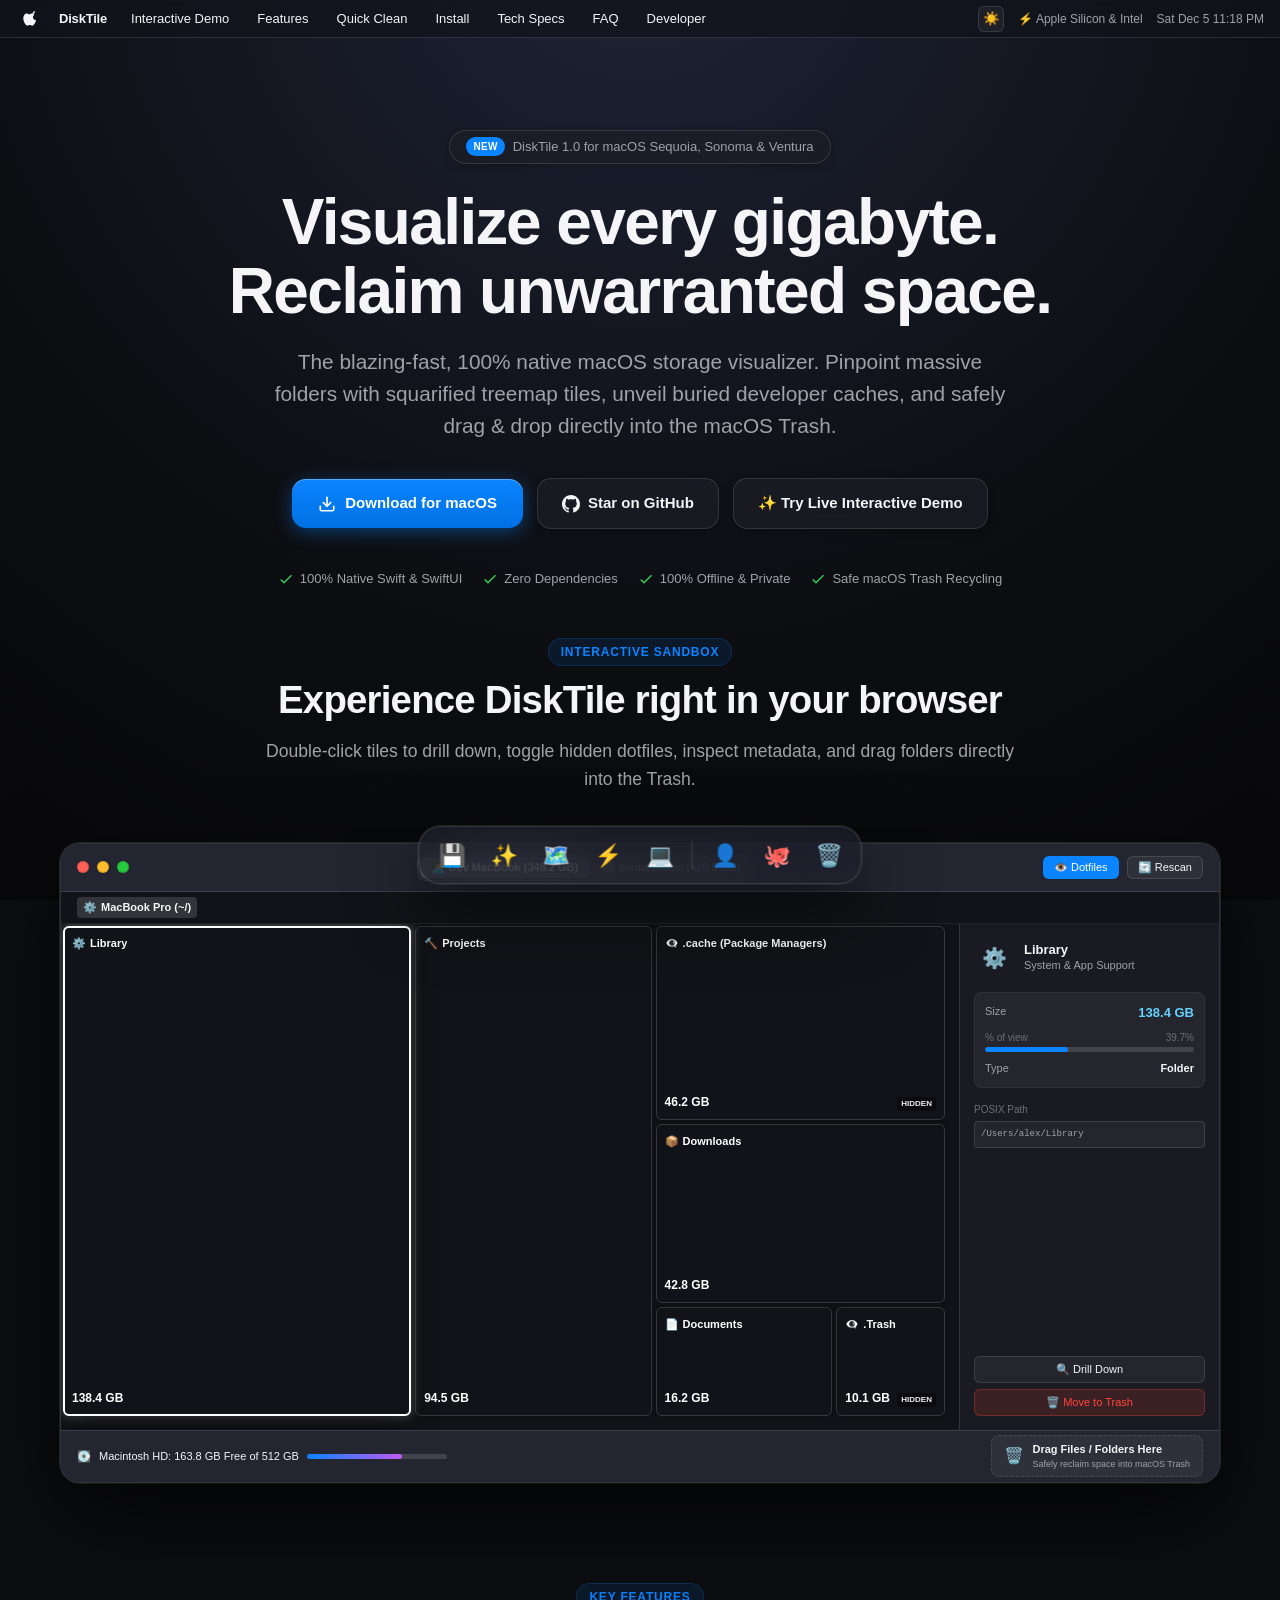
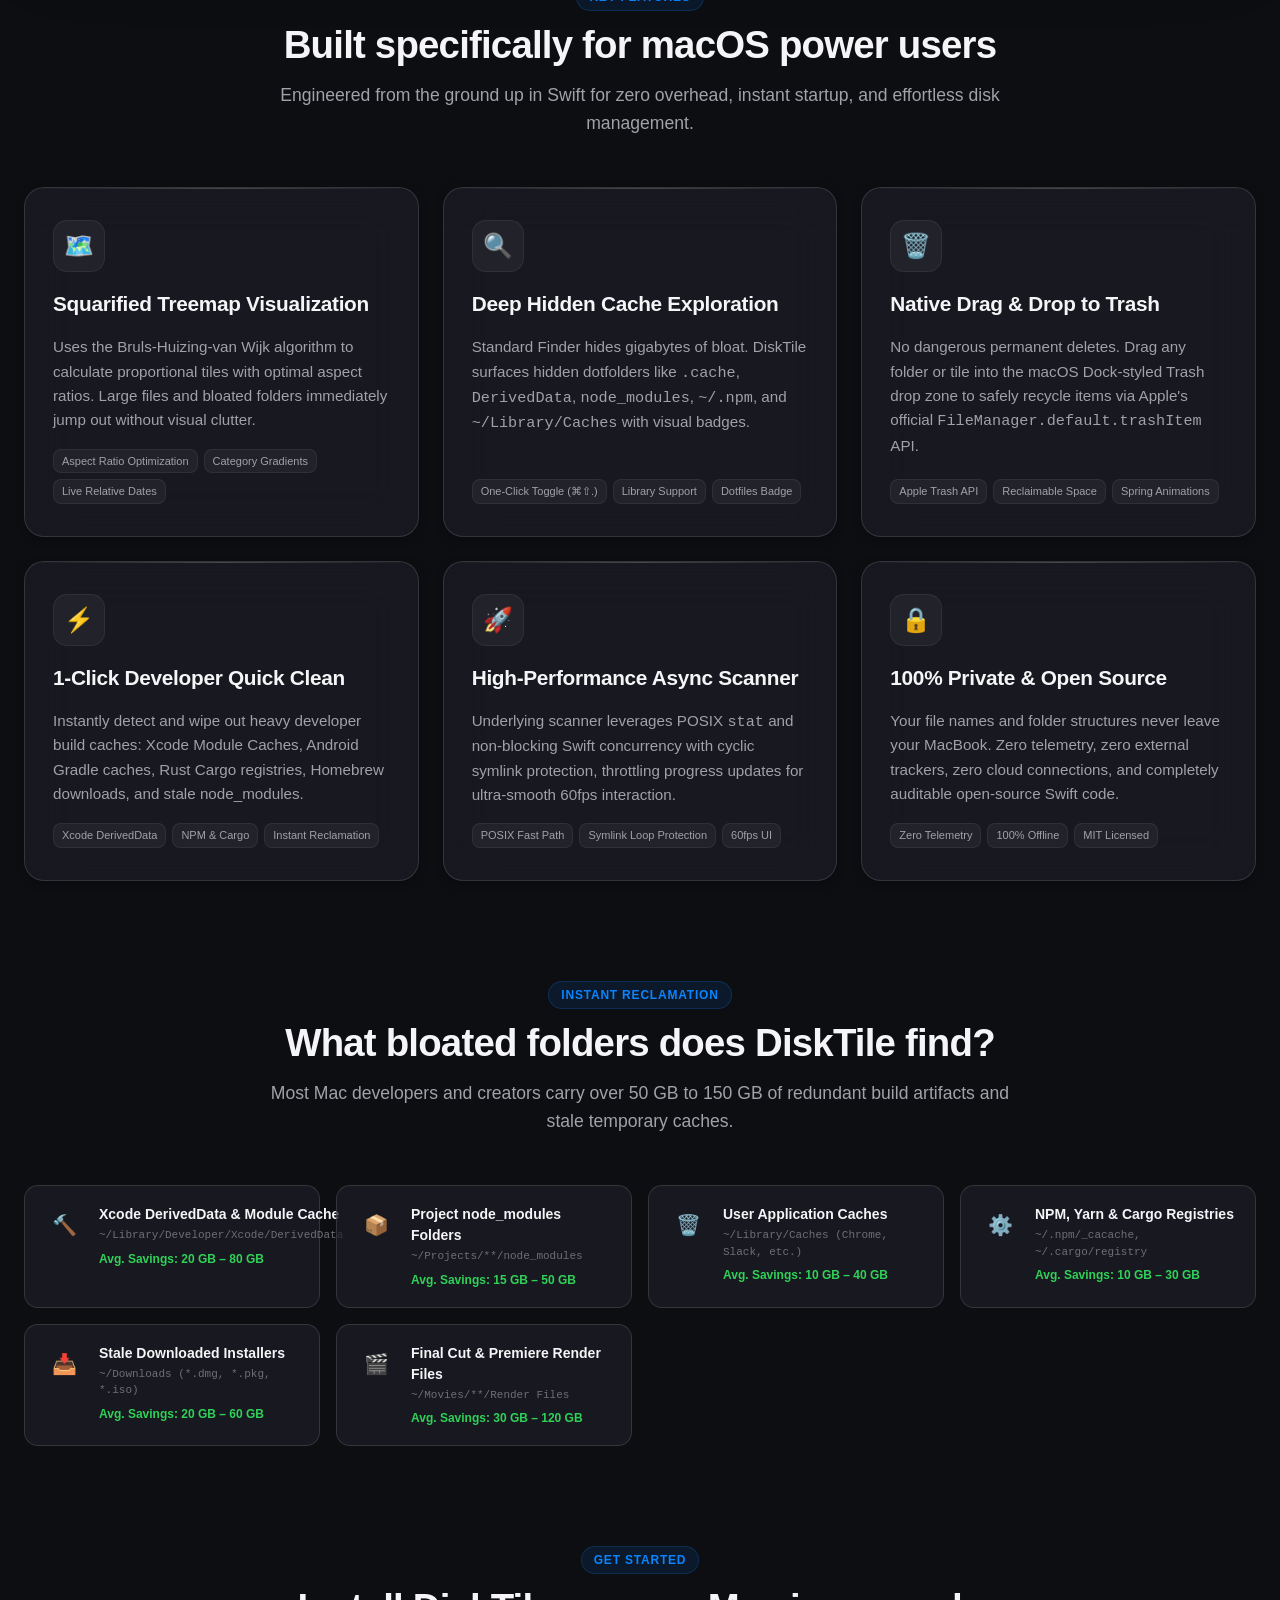
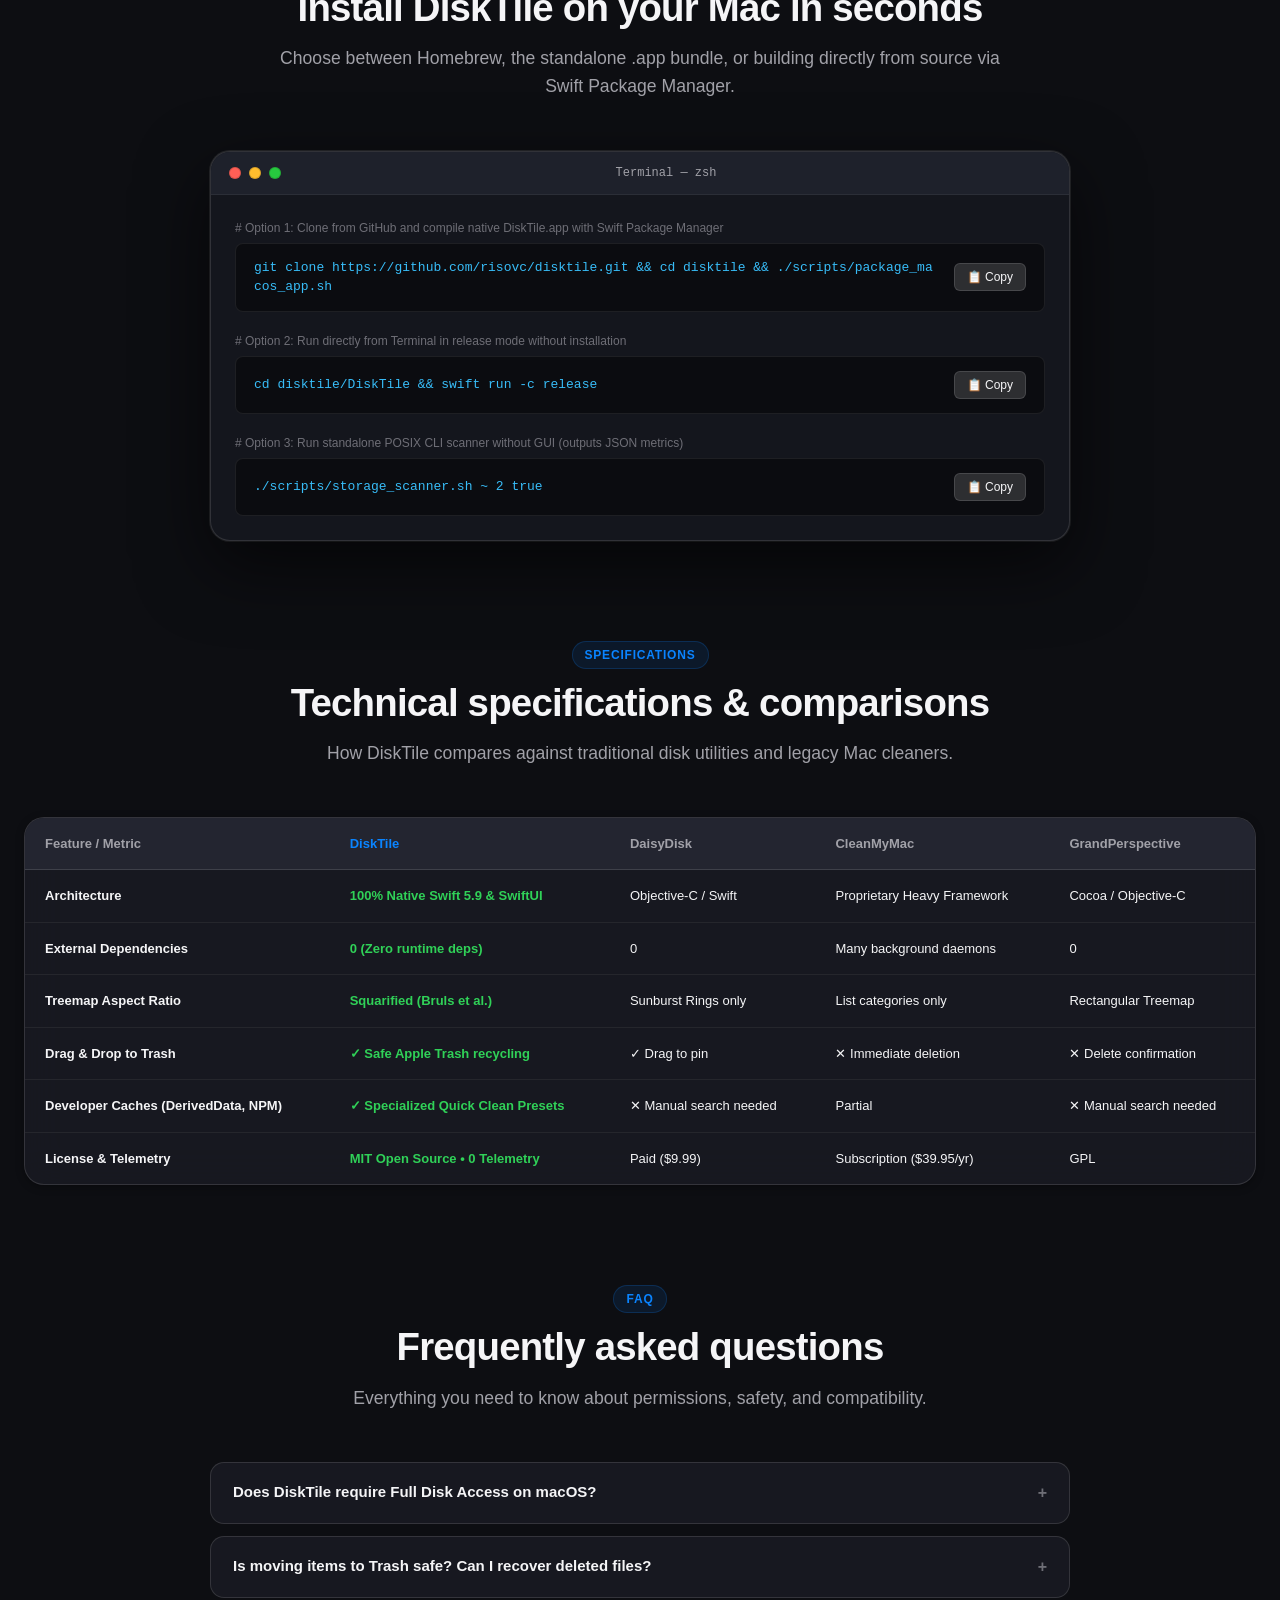
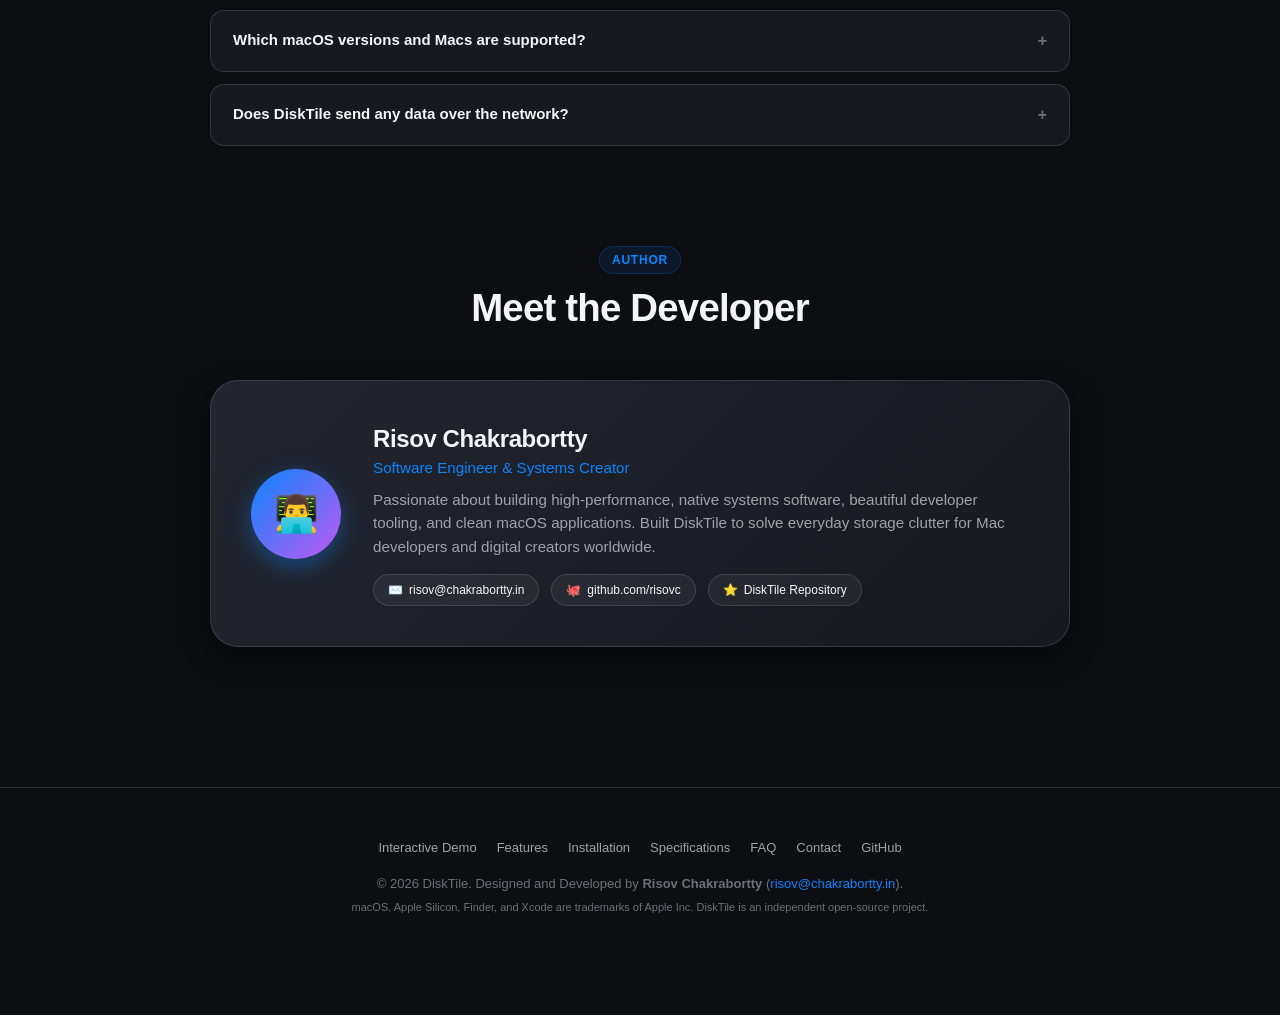
==== commit f671f6eb: "Update index.html" ====
--- a/docs/index.html
+++ b/docs/index.html
@@ -30,7 +30,7 @@
   <meta name="twitter:title" content="DiskTile — Native macOS Storage Visualizer">
   <meta name="twitter:description" content="Spot disk hogs instantly with squarified proportional tiles and safely reclaim storage on your Mac.">
   <meta name="twitter:image" content="https://risovc.github.io/disktile/assets/images/og-preview.png">
-  <meta name="twitter:creator" content="@risov">
+  <meta name="twitter:creator" content="@iamrisov">
 
   <!-- Apple Touch & Favicon -->
   <link rel="icon" type="image/svg+xml" href="data:image/svg+xml,<svg xmlns='http://www.w3.org/2000/svg' viewBox='0 0 100 100'><rect width='100' height='100' rx='22' fill='%230a84ff'/><path d='M25 35h50v35H25z' fill='%23ffffff' opacity='0.9'/><path d='M35 25h30v10H35z' fill='%23ffffff'/><circle cx='50' cy='52' r='8' fill='%230a84ff'/></svg>">
@@ -49,7 +49,7 @@
         "operatingSystem": "macOS 13.0, macOS 14.0, macOS 15.0+",
         "applicationCategory": "UtilitiesApplication",
         "applicationSubCategory": "Disk Space Analyzer",
-        "downloadUrl": "https://github.com/risov/disktile/releases",
+        "downloadUrl": "https://github.com/risovc/disktile/releases",
         "softwareVersion": "1.0.0",
         "offers": {
           "@type": "Offer",
@@ -445,7 +445,7 @@
           <div>
             <div class="cmd-comment"># Option 1: Clone from GitHub and compile native DiskTile.app with Swift Package Manager</div>
             <div class="cmd-block">
-              <span class="cmd-text">git clone https://github.com/risov/disktile.git && cd disktile && ./scripts/package_macos_app.sh</span>
+              <span class="cmd-text">git clone https://github.com/risovc/disktile.git && cd disktile && ./scripts/package_macos_app.sh</span>
               <button class="copy-cmd-btn" data-copy-text="git clone https://github.com/risov/disktile.git && cd disktile && ./scripts/package_macos_app.sh">
                 <span>📋 Copy</span>
               </button>
